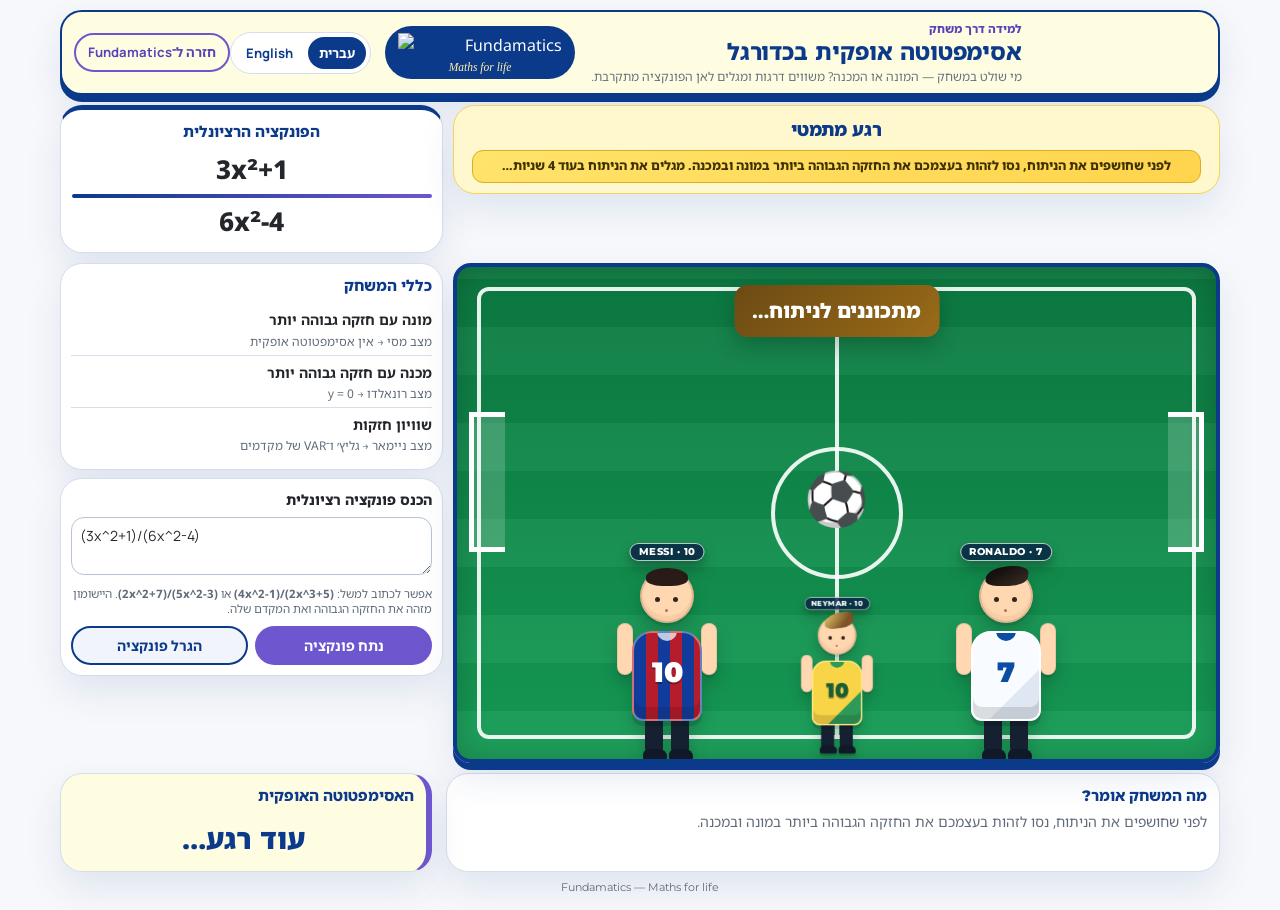
==== index.html @ 128722ce "Restore single clean HTML document" ====
<!DOCTYPE html>
<html lang="he" dir="rtl">
<head>
<meta charset="UTF-8" />
<meta name="viewport" content="width=device-width, initial-scale=1.0" />
<title>אסימפטוטה אופקית בכדורגל | Fundamatics</title>
<meta name="description" content="יישומון אינטראקטיבי ללימוד אסימפטוטה אופקית באמצעות משחק כדורגל." />
<link rel="preconnect" href="https://fonts.googleapis.com" />
<link rel="preconnect" href="https://fonts.gstatic.com" crossorigin />
<link rel="stylesheet" href="https://fonts.googleapis.com/css2?family=Manrope:wght@500;600;700&amp;family=Montserrat:wght@600;700;800&amp;family=Noto+Sans+Hebrew:wght@400;600;700;800&amp;display=swap" />
<style>
:root{
  --fm-blue:#4D9DFF;
  --fm-blue-deep:#2F7EEA;
  --fm-violet:#7F5CFF;
  --fm-pink:#FF5DAA;
  --fm-yellow:#FFD35A;
  --fm-orange:#FF9F43;
  --fm-ink:#102033;
  --grass:#34b766;
  --grass-dark:#188a45;
  --shadow:0 24px 70px rgba(16,32,51,.28);
}
*{box-sizing:border-box}
body{
  margin:0;
  min-height:100vh;
  font-family:-apple-system,BlinkMacSystemFont,"Segoe UI",Arial,sans-serif;
  background:
    radial-gradient(850px 420px at 82% 8%,rgba(255,255,255,.27),transparent 58%),
    radial-gradient(560px 340px at 12% 0%,rgba(255,211,90,.22),transparent 55%),
    linear-gradient(135deg,var(--fm-blue),var(--fm-blue-deep) 58%,var(--fm-violet));
  color:var(--fm-ink);
  padding:24px;
}
.wrap{width:min(1160px,100%);margin:auto}
header{color:white;text-align:center;margin-bottom:24px}
header::before{
  content:"";
  display:block;
  width:92px;height:92px;
  margin:0 auto 14px;
  background:url("./assets/logo.jpeg") center/cover no-repeat;
  border-radius:26px;
  background-color:white;
  box-shadow:0 0 0 4px rgba(255,255,255,.78),0 0 28px rgba(255,255,255,.68),0 16px 34px rgba(16,32,51,.24);
}
header h1{margin:0 0 8px;font-size:38px}
header p{margin:0;font-size:18px;line-height:1.45;opacity:.95}
.panel{
  background:rgba(255,255,255,.95);
  border-radius:32px;
  padding:26px;
  box-shadow:var(--shadow);
  border:1px solid rgba(255,255,255,.66);
}
.function-box{
  background:linear-gradient(135deg,#fff,#f2f8ff);
  border-radius:28px;
  padding:20px;
  margin-bottom:18px;
  text-align:center;
  box-shadow:0 14px 34px rgba(16,32,51,.10);
}
.function-title{font-weight:800;font-size:20px;margin-bottom:12px}
.fraction{
  display:inline-grid;
  grid-template-rows:auto 4px auto;
  gap:8px;
  align-items:center;
  font-size:32px;
  font-weight:800;
  direction:ltr;
  min-width:360px;
  max-width:100%;
}
.line{height:4px;border-radius:4px;background:linear-gradient(90deg,var(--fm-pink),var(--fm-yellow),var(--fm-blue))}
.poly{padding:2px 12px;border-radius:14px;transition:.25s ease;overflow-wrap:anywhere}
.poly.highlight{background:transparent;box-shadow:none}
.math-focus{display:inline-block;padding:0 .1em;border-radius:.28em;line-height:1.08}
.degree-focus{background:rgba(255,211,90,.58);box-shadow:0 0 0 2px rgba(255,189,46,.65);color:#5f3b00}
.coefficient-focus{background:rgba(127,92,255,.20);box-shadow:0 0 0 2px rgba(127,92,255,.42);color:#4322a8}
.focus-badge{font-size:.46em;font-weight:800;margin-inline-start:.6em;padding:.22em .48em;vertical-align:middle;white-space:nowrap}
.controls{display:grid;grid-template-columns:1.15fr .85fr;gap:16px;margin-bottom:18px}
.box{
  background:white;
  border-radius:24px;
  padding:18px;
  border:2px solid #e8eef8;
  box-shadow:0 10px 28px rgba(16,32,51,.08);
}
label{display:block;font-size:17px;font-weight:800;margin-bottom:10px}
textarea{
  width:100%;
  height:92px;
  border-radius:14px;
  border:1px solid #cdd8e8;
  padding:12px;
  font-size:16px;
  direction:ltr;
  text-align:left;
  font-family:monospace;
  resize:vertical;
}
.hint{margin-top:8px;font-size:14px;line-height:1.45;color:#52657a}
.buttons{display:grid;grid-template-columns:1fr 1fr;gap:10px;margin-top:10px}
button{
  width:100%;
  border:0;
  border-radius:16px;
  background:linear-gradient(135deg,var(--fm-violet),var(--fm-blue-deep));
  color:white;
  padding:12px 18px;
  font-size:16px;
  cursor:pointer;
  box-shadow:0 10px 22px rgba(47,126,234,.25);
  font-weight:800;
}
button.secondary{background:linear-gradient(135deg,var(--fm-pink),var(--fm-orange))}
.error{color:#d33;font-weight:800;margin-top:10px}
.rule-box h2{margin:0 0 12px;color:var(--fm-blue-deep);font-size:22px}
.rule-card{
  background:linear-gradient(135deg,#f8fbff,#fff);
  border:1px solid #d6e6ff;
  border-radius:18px;
  padding:12px 14px;
  margin:10px 0;
}
.rule-card strong{display:block;font-size:16px;margin-bottom:4px}
.rule-card span{display:block;font-size:14px;color:#52657a;line-height:1.4}
.mode-banner{
  margin:18px 0 12px;
  background:rgba(255,255,255,.94);
  border:2px solid rgba(255,255,255,.86);
  border-radius:24px;
  padding:14px 18px;
  text-align:center;
  box-shadow:0 12px 28px rgba(16,32,51,.13);
}
.mode-main{font-size:24px;font-weight:900;color:var(--fm-blue-deep)}
.mode-sub{margin-top:4px;font-size:16px;color:#52657a;font-weight:800}
.stadium{
  position:relative;
  height:430px;
  margin:16px 0 20px;
  border-radius:28px;
  overflow:hidden;
  border:5px solid white;
  background:repeating-linear-gradient(90deg,var(--grass) 0 92px,var(--grass-dark) 92px 184px);
  box-shadow:inset 0 0 0 1px rgba(255,255,255,.75),0 18px 40px rgba(16,32,51,.14);
}
.stadium::before{
  content:"";
  position:absolute;
  inset:20px;
  border:4px solid rgba(255,255,255,.9);
  border-radius:20px;
}
.midline{position:absolute;top:20px;bottom:20px;left:50%;width:4px;background:rgba(255,255,255,.9);transform:translateX(-50%)}
.circle{position:absolute;left:50%;top:50%;width:132px;height:132px;border:4px solid rgba(255,255,255,.9);border-radius:50%;transform:translate(-50%,-50%)}
.goal{position:absolute;top:145px;width:36px;height:140px;border:5px solid white;background:rgba(255,255,255,.18);z-index:2}
.goal.left{left:12px;border-right:0}
.goal.right{right:12px;border-left:0}
.scoreboard{
  position:absolute;
  left:50%;top:18px;
  transform:translateX(-50%);
  background:rgba(16,32,51,.92);
  color:white;
  border-radius:18px;
  padding:10px 18px;
  font-size:20px;
  font-weight:900;
  z-index:5;
  box-shadow:0 8px 22px rgba(0,0,0,.24);
  white-space:nowrap;
}
.var-screen{
  position:absolute;
  left:50%;top:68px;
  transform:translateX(-50%) scale(.72);
  opacity:0;
  width:205px;height:94px;
  border-radius:18px;
  background:linear-gradient(135deg,#101828,#24364f);
  border:4px solid #f6fbff;
  color:white;
  z-index:12;
  display:flex;
  align-items:center;
  justify-content:center;
  flex-direction:column;
  transition:.45s ease;
  box-shadow:0 0 0 4px rgba(47,126,234,.35),0 0 28px rgba(77,157,255,.78),0 16px 28px rgba(0,0,0,.26);
}
.var-screen strong{font-size:34px;letter-spacing:2px;z-index:1}
.var-screen span{font-size:13px;color:#cfe3ff;z-index:1}
.equal .var-screen{opacity:1;transform:translateX(-50%) scale(1)}
.player{
  position:absolute;
  bottom:38px;
  width:120px;height:170px;
  z-index:6;
  transition:.8s cubic-bezier(.2,.9,.2,1);
}
.player.left{left:150px}
.player.right{right:150px}
.player.center-fall{left:50%;transform:translateX(-50%) scale(.72);bottom:28px}
.head{
  position:absolute;
  top:18px;left:50%;
  transform:translateX(-50%);
  width:54px;height:54px;
  border-radius:50%;
  background:#ffd7b1;
  z-index:3;
}
.body{
  position:absolute;
  bottom:0;left:50%;
  transform:translateX(-50%);
  width:70px;height:90px;
  border-radius:20px;
  overflow:hidden;
  z-index:2;
}
.body-messi{background:repeating-linear-gradient(90deg,#123c9c 0 12px,#b61d2c 12px 24px)}
.body-ronaldo{background:white;border:2px solid #d9d9d9}
.body-neymar{background:#f2c230}
.arm{
  position:absolute;
  top:72px;
  width:16px;height:52px;
  background:#ffd7b1;
  border-radius:12px;
  transition:.7s ease;
  z-index:1;
  transform-origin:50% 8px;
}
.arm.left{left:10px}
.arm.right{right:10px}
.leg{
  position:absolute;
  bottom:-36px;
  width:18px;height:48px;
  background:#222;
  border-radius:12px;
  z-index:1;
}
.leg.left{left:38px}
.leg.right{right:38px}
.sky .player.left,.player.pose-up{transform:translateY(-8px) scale(1.08)}
.sky .player.left .arm.left,.player.pose-up .arm.left{transform:rotate(-150deg) translateY(-34px) }
.sky .player.left .arm.right,.player.pose-up .arm.right{transform:rotate(150deg) translateY(-34px) }
.ground .player.right,.player.pose-down{transform:translateY(-8px) scale(1.08)}
.ground .player.right .arm.left,.player.pose-down .arm.left{transform:rotate(58deg) translateY(20px) }
.ground .player.right .arm.right,.player.pose-down .arm.right{transform:rotate(-58deg) translateY(20px) }
.equal .player.center-fall{transform:translateX(-50%) rotate(88deg) scale(.72)}
.ball{
  position:absolute;
  left:50%;top:230px;
  transform:translate(-50%,-50%);
  font-size:52px;
  z-index:7;
  transition:.9s cubic-bezier(.2,.9,.2,1);
}
.sky .ball{left:9%;top:208px;transform:translate(-50%,-50%) rotate(-35deg)}
.ground .ball{left:91%;top:208px;transform:translate(-50%,-50%) rotate(35deg)}
.equal .ball{left:50%;top:318px;transform:translate(-50%,-50%) rotate(420deg)}
.celebration{
  position:absolute;
  opacity:0;
  transition:.7s ease;
  z-index:8;
  text-align:center;
  font-weight:900;
  color:white;
  pointer-events:none;
}
.celebration-messi{left:74px;top:84px;font-size:66px}
.celebration-ronaldo{right:64px;top:76px;font-size:54px}
.celebration-neymar{left:50%;bottom:26px;transform:translateX(-50%);font-size:68px}
.sky .celebration-messi{opacity:1;transform:translateY(-6px)}
.ground .celebration-ronaldo{opacity:1;transform:translateY(-8px)}
.equal .celebration-neymar{opacity:1;transform:translateX(-50%) rotate(-5deg)}
.result{display:grid;grid-template-columns:1.2fr .8fr;gap:18px;align-items:stretch}
.explain,.formula{background:white;border-radius:22px;padding:20px;border:2px solid #e8eef8}
.explain h2,.formula h2{margin-top:0}
.note{font-size:18px;line-height:1.65}
.asym{font-size:42px;font-weight:900;color:var(--fm-blue-deep);text-align:center;margin-top:28px}
@media(max-width:850px){
  body{padding:14px}
  header{margin-bottom:16px}
  header::before{width:72px;height:72px;border-radius:20px;margin-bottom:10px}
  header h1{font-size:28px;line-height:1.15}
  header p{font-size:15px;line-height:1.45;padding:0 8px}
  .panel{border-radius:24px;padding:14px}
  .function-box{border-radius:22px;padding:14px;margin-bottom:14px}
  .function-title{font-size:17px}
  .fraction{min-width:0;width:100%;font-size:24px;gap:6px}
  .controls,.result{grid-template-columns:1fr;gap:12px}
  .box{border-radius:20px;padding:14px}
  textarea{height:84px;font-size:15px}
  label{font-size:15px;margin-bottom:7px}
  .buttons{grid-template-columns:1fr;gap:8px}
  button{padding:12px 14px;font-size:15px}
  .mode-banner{margin:14px 0 10px;border-radius:20px;padding:11px 12px}
  .mode-main{font-size:20px}
  .mode-sub{font-size:13px}
  .stadium{height:360px;border-radius:22px;border-width:4px;margin:12px 0 16px}
  .stadium::before{inset:14px;border-width:3px;border-radius:16px}
  .midline{top:14px;bottom:14px;width:3px}
  .circle{width:92px;height:92px;border-width:3px}
  .goal{top:132px;width:28px;height:100px;border-width:4px}
  .goal.left{left:8px}
  .goal.right{right:8px}
  .scoreboard{top:12px;font-size:14px;padding:8px 12px;border-radius:14px}
  .var-screen{top:52px;width:150px;height:72px;border-radius:14px}
  .var-screen strong{font-size:26px}
  .var-screen span{font-size:10px}
  .player{width:76px;height:112px;bottom:34px}
  .player.left{left:42px}
  .player.right{right:42px}
  .player.center-fall{bottom:22px;transform:translateX(-50%) scale(.55)}
  .body{width:46px;height:60px;border-radius:15px}
  .head{top:12px;width:36px;height:36px}
  .arm{top:48px;width:11px;height:36px;border-radius:10px}
  .arm.left{left:7px}
  .arm.right{right:7px}
  .leg{bottom:-24px;width:12px;height:32px;border-radius:10px}
  .leg.left{left:25px}
  .leg.right{right:25px}
  .sky .player.left .arm.left,.player.pose-up .arm.left{transform:rotate(-150deg) translateY(-23px) }
  .sky .player.left .arm.right,.player.pose-up .arm.right{transform:rotate(150deg) translateY(-23px) }
  .ground .player.right .arm.left,.player.pose-down .arm.left{transform:rotate(58deg) translateY(12px) }
  .ground .player.right .arm.right,.player.pose-down .arm.right{transform:rotate(-58deg) translateY(12px) }
  .equal .player.center-fall{transform:translateX(-50%) rotate(88deg) scale(.55)}
  .ball{font-size:36px;top:205px}
  .sky .ball{left:12%;top:185px}
  .ground .ball{left:88%;top:185px}
  .equal .ball{top:286px}
  .celebration-messi{left:10px;top:70px;font-size:38px}
  .celebration-ronaldo{right:10px;top:70px;font-size:30px}
  .celebration-neymar{bottom:18px;font-size:38px;width:190px}
  .explain,.formula{border-radius:18px;padding:15px}
  .note{font-size:16px;line-height:1.55}
  .asym{font-size:32px;margin-top:14px}
}
@media(max-width:420px){
  body{padding:10px}
  header h1{font-size:25px}
  header p{font-size:14px}
  .panel{padding:10px;border-radius:20px}
  .fraction{font-size:21px}
  .stadium{height:330px}
  .goal{top:122px;height:88px}
  .player{width:66px;height:100px;bottom:32px}
  .player.left{left:30px}
  .player.right{right:30px}
  .body{width:40px;height:54px}
  .head{width:32px;height:32px}
  .arm{top:44px;height:32px}
  .leg{height:28px;bottom:-21px}
  .leg.left{left:22px}
  .leg.right{right:22px}
  .ball{font-size:32px;top:188px}
  .scoreboard{font-size:12px;padding:7px 9px}
  .var-screen{top:48px;width:136px;height:64px}
  .var-screen strong{font-size:23px}
  .celebration-messi{left:6px;top:64px;font-size:32px}
  .celebration-ronaldo{right:6px;top:64px;font-size:25px}
  .celebration-neymar{font-size:34px;width:170px}
  .sky .ball{left:14%;top:174px}
  .ground .ball{left:86%;top:174px}
  .equal .ball{top:262px}
}

/* Fundamatics brand refresh */
:root{
  --fm-brand-blue:#0B4DA2;
  --fm-brand-blue-dark:#073878;
  --fm-brand-cream:#FFFBE7;
  --fm-brand-gold:#FFE972;
  --fm-brand-violet:#7247E8;
  --fm-brand-ink:#102033;
}
body{
  background:
    radial-gradient(720px 360px at 8% 0%,rgba(255,233,114,.42),transparent 62%),
    linear-gradient(180deg,var(--fm-brand-cream),#f5f8ff);
  color:var(--fm-brand-ink);
  padding:28px 20px 40px;
}
.wrap{width:min(1180px,100%)}
header{
  min-height:170px;
  display:grid;
  grid-template-columns:minmax(0,1fr) auto;
  gap:28px;
  align-items:center;
  text-align:right;
  margin:0 0 20px;
  padding:28px 34px;
  border-radius:30px;
  background:
    radial-gradient(420px 220px at 4% 10%,rgba(255,233,114,.2),transparent 64%),
    linear-gradient(125deg,var(--fm-brand-blue),var(--fm-brand-blue-dark));
  box-shadow:0 22px 54px rgba(7,56,120,.22);
}
header::before{display:none}
header h1{font-size:40px;line-height:1.14;margin:6px 0 10px}
header p{max-width:620px;font-size:18px;line-height:1.55}
.hero-kicker{display:inline-block;color:var(--fm-brand-gold);font-size:14px;font-weight:900;letter-spacing:.04em}
.brand-lockup{direction:ltr;display:flex;align-items:center;gap:14px;min-width:280px}
.brand-lockup img{width:64px;height:64px;object-fit:cover;border-radius:18px;border:2px solid rgba(255,255,255,.72)}
.brand-lockup strong{display:block;color:#fff;font-size:22px;letter-spacing:.12em}
.brand-lockup span{display:block;margin-top:4px;color:var(--fm-brand-gold);font-size:17px;font-style:italic}
.panel{background:rgba(255,255,255,.78);border:1px solid rgba(11,77,162,.12);box-shadow:0 22px 60px rgba(16,32,51,.14)}
.function-box{background:linear-gradient(135deg,#fff,var(--fm-brand-cream));box-shadow:none;border:1px solid rgba(11,77,162,.12)}
.line{background:linear-gradient(90deg,var(--fm-brand-violet),var(--fm-brand-gold),var(--fm-brand-blue))}
.poly.highlight{background:rgba(255,233,114,.45);box-shadow:0 0 0 3px rgba(255,233,114,.38)}
.learning-layout{display:grid;grid-template-columns:minmax(0,.82fr) minmax(0,1.18fr);gap:16px;margin-bottom:18px;align-items:stretch}
.learning-layout .controls{display:block;margin:0}
.learning-layout .box{height:100%}
.box{border:1px solid rgba(11,77,162,.13);box-shadow:0 10px 26px rgba(16,32,51,.06)}
.rule-box h2,.explain h2,.formula h2{color:var(--fm-brand-blue)}
.rule-card{background:transparent;border:0;border-top:1px solid rgba(11,77,162,.13);border-radius:0;padding:12px 0;margin:0}
.rule-card:first-of-type{border-top:0}
textarea{border:1px solid rgba(11,77,162,.28);background:#fff}
textarea:focus{outline:3px solid rgba(114,71,232,.25);border-color:var(--fm-brand-violet)}
button{background:linear-gradient(135deg,var(--fm-brand-blue),var(--fm-brand-blue-dark));box-shadow:0 9px 20px rgba(11,77,162,.2)}
button.secondary{background:var(--fm-brand-gold);color:var(--fm-brand-ink)}
button:focus-visible{outline:3px solid var(--fm-brand-gold);outline-offset:3px}
.mode-banner{background:var(--fm-brand-cream);border:1px solid rgba(11,77,162,.14);box-shadow:none}
.mode-main{color:var(--fm-brand-blue)}
.stadium{border-color:#fff;box-shadow:0 16px 36px rgba(16,32,51,.12)}
.var-screen{box-shadow:0 0 0 4px rgba(11,77,162,.3),0 0 24px rgba(77,157,255,.5),0 14px 26px rgba(0,0,0,.22)}
.result{grid-template-columns:minmax(0,1.2fr) minmax(250px,.8fr)}
.explain,.formula{border:1px solid rgba(11,77,162,.14);box-shadow:0 8px 22px rgba(16,32,51,.05)}
.asym{color:var(--fm-brand-blue)}
@media(max-width:850px){
  body{padding:14px 10px 28px}
  header{min-height:0;grid-template-columns:1fr;padding:22px 20px;border-radius:24px;gap:20px}
  header h1{font-size:30px}
  header p{padding:0}
  .brand-lockup{min-width:0}
  .brand-lockup img{width:54px;height:54px;border-radius:15px}
  .brand-lockup strong{font-size:18px}
  .learning-layout,.result{grid-template-columns:1fr}
}
@media(max-width:420px){
  header{padding:18px 16px;border-radius:20px}
  header h1{font-size:26px}
  .brand-lockup strong{font-size:16px;letter-spacing:.08em}
  .brand-lockup span{font-size:15px}
}

/* Linear-function visual system */
:root{
  --navy:#06283d;
  --navy-light:#0c4a6e;
  --blue:#0284c7;
  --sky:#e0f2fe;
  --gold:#facc15;
  --yellow-line:#fff7ae;
  --white:#fff;
  --ink:#0f172a;
  --muted:#475569;
  --panel:#fff;
  --border:#dbe4ec;
}
html{scroll-behavior:smooth}
body{
  margin:0;
  min-height:100vh;
  padding:0;
  font-family:Arial,Helvetica,sans-serif;
  color:var(--ink);
  background:linear-gradient(180deg,#eaf4f8 0%,#f8fafc 55%,#eef4f7 100%);
}
.wrap{width:100%;margin:0}
header{
  width:100%;
  min-height:0;
  margin:0;
  padding:12px max(18px,calc((100vw - 1200px)/2));
  display:grid;
  grid-template-columns:320px minmax(0,1fr);
  align-items:center;
  gap:40px;
  direction:ltr;
  border-radius:0;
  color:var(--white);
  background:
    radial-gradient(circle at top right,rgba(56,189,248,.22),transparent 35%),
    linear-gradient(135deg,var(--navy),var(--navy-light));
  box-shadow:0 8px 25px rgba(15,23,42,.18);
}
.hero-copy{
  grid-column:2;
  direction:rtl;
  text-align:right;
  justify-self:end;
}
header h1{
  margin:0;
  color:#fff;
  font-size:clamp(24px,2.4vw,32px);
  font-weight:700;
  line-height:1.2;
}
header p{
  max-width:700px;
  margin:6px 0 0;
  padding:0;
  color:rgba(255,255,255,.92);
  font-size:15px;
  line-height:1.45;
}
.hero-kicker{
  margin-bottom:5px;
  color:#bae6fd;
  font-size:13px;
  letter-spacing:0;
}
.brand-lockup{
  grid-column:1;
  grid-row:1;
  min-width:0;
  justify-self:start;
  direction:ltr;
  gap:12px;
}
.brand-lockup img{
  width:56px;
  height:56px;
  border:2px solid rgba(255,255,255,.72);
  border-radius:14px;
  box-shadow:0 4px 14px rgba(0,0,0,.2);
}
.brand-lockup strong{font-size:20px;letter-spacing:.1em}
.brand-lockup span{margin-top:2px;color:#bae6fd;font-size:15px}
.panel{
  width:min(1240px,96%);
  margin:20px auto;
  padding:0;
  display:grid;
  grid-template-columns:minmax(0,2fr) minmax(300px,1fr);
  gap:20px;
  align-items:start;
  background:transparent;
  border:0;
  border-radius:0;
  box-shadow:none;
}
.function-box,.box,.mode-banner,.explain,.formula{
  background:var(--panel);
  border:1px solid rgba(148,163,184,.25);
  border-radius:20px;
  box-shadow:0 14px 35px rgba(15,23,42,.09),0 2px 8px rgba(15,23,42,.04);
}
.function-box{
  grid-column:2;
  grid-row:1;
  margin:0;
  padding:18px;
  background:#fff;
}
.function-title{font-size:18px}
.fraction{font-size:clamp(26px,3vw,34px)}
.line{height:5px;background:var(--yellow-line)}
.poly.highlight{
  background:#fef3c7;
  box-shadow:0 0 0 2px #fcd34d;
}
.learning-layout{
  grid-column:2;
  grid-row:2;
  display:grid;
  grid-template-columns:1fr;
  gap:12px;
  margin:0;
}
.learning-layout .box{height:auto}
.learning-layout .controls{display:block;margin:0}
.box{padding:15px}
.rule-box h2,.explain h2,.formula h2{
  margin:0 0 9px;
  color:var(--ink);
  font-size:18px;
}
.rule-card{
  margin:0;
  padding:11px 0;
  background:transparent;
  border:0;
  border-top:1px solid var(--border);
  border-radius:0;
}
.rule-card:first-of-type{border-top:0}
.rule-card span,.hint{color:var(--muted)}
textarea{
  height:96px;
  border:1px solid #cbd5e1;
  border-radius:13px;
  background:#fff;
}
textarea:focus{
  outline:3px solid rgba(2,132,199,.18);
  border-color:var(--blue);
}
.buttons{gap:10px}
button{
  border-radius:13px;
  padding:12px;
  color:#172554;
  background:linear-gradient(135deg,#fde047,#f59e0b);
  box-shadow:none;
}
button.secondary{
  color:#172554;
  background:#dbeafe;
}
button:hover{filter:brightness(.98);transform:translateY(-1px)}
button:focus-visible{outline:3px solid var(--blue);outline-offset:3px}
.mode-banner{
  grid-column:1;
  grid-row:1;
  margin:0;
  padding:14px 18px;
  background:#ecfeff;
  border-color:#a5f3fc;
  box-shadow:none;
}
.mode-main{color:#164e63;font-size:22px}
.mode-sub{color:var(--muted);font-size:15px}
.stadium{
  grid-column:1;
  grid-row:2;
  height:clamp(430px,48vw,590px);
  margin:0;
  border:4px solid rgba(255,255,255,.8);
  border-radius:18px;
  background:
    repeating-linear-gradient(0deg,rgba(255,255,255,.035) 0 48px,rgba(0,0,0,.035) 48px 96px),
    linear-gradient(180deg,#0c7a42,#169c55);
  box-shadow:inset 0 0 30px rgba(0,0,0,.22),0 12px 25px rgba(15,23,42,.18);
}
.stadium::before{border-radius:12px}
.scoreboard{
  background:rgba(6,40,61,.94);
  border-radius:13px;
}
.var-screen{
  background:linear-gradient(135deg,var(--navy),var(--navy-light));
  box-shadow:0 0 0 4px rgba(2,132,199,.28),0 0 24px rgba(56,189,248,.42),0 14px 26px rgba(0,0,0,.22);
}
.result{
  grid-column:1/-1;
  grid-row:3;
  grid-template-columns:minmax(0,1.35fr) minmax(280px,.65fr);
  gap:12px;
}
.explain,.formula{padding:18px}
.formula{border-right:6px solid var(--blue)}
.note{color:var(--muted);font-size:16px;line-height:1.55}
.asym{
  margin-top:22px;
  color:var(--navy-light);
  font-size:clamp(30px,4vw,40px);
}
.site-footer{
  padding:16px;
  color:var(--muted);
  text-align:center;
  font-size:14px;
}
@media(max-width:920px){
  header{
    grid-template-columns:250px minmax(0,1fr);
    gap:24px;
  }
  .panel{grid-template-columns:1fr}
  .mode-banner{grid-column:1;grid-row:1}
  .stadium{grid-column:1;grid-row:2;height:clamp(380px,70vw,540px)}
  .function-box{grid-column:1;grid-row:3}
  .learning-layout{grid-column:1;grid-row:4}
  .result{grid-column:1;grid-row:5}
}
@media(max-width:650px){
  header{
    display:flex;
    flex-direction:column;
    gap:12px;
    padding:14px 13px;
    text-align:center;
  }
  .brand-lockup{
    order:-1;
    justify-self:auto;
    align-self:center;
  }
  .brand-lockup img{width:50px;height:50px}
  .hero-copy{text-align:center}
  header h1{font-size:24px}
  header p{font-size:14px}
  .panel{width:96%;margin-top:14px;gap:12px}
  .stadium{height:360px}
  .result{grid-template-columns:1fr}
}
@media(max-width:430px){
  .brand-lockup strong{font-size:17px}
  .brand-lockup span{font-size:14px}
  .stadium{height:330px}
}

/* MacBook Air fold fit */
@media (min-width:921px) and (max-height:1100px){
  header{
    padding:8px max(18px,calc((100vw - 1200px)/2));
    gap:28px;
  }
  header h1{font-size:26px}
  header p{margin-top:3px;font-size:13px;line-height:1.3}
  .hero-kicker{margin-bottom:2px;font-size:11px}
  .brand-lockup{gap:9px}
  .brand-lockup img{width:44px;height:44px;border-radius:11px}
  .brand-lockup strong{font-size:18px}
  .brand-lockup span{font-size:13px}
  .panel{margin:10px auto;gap:10px}
  .function-box{padding:10px}
  .function-title{margin-bottom:5px;font-size:15px}
  .fraction{gap:3px;font-size:26px}
  .poly{padding:0 8px}
  .line{height:4px}
  .mode-banner{padding:8px 14px}
  .mode-main{font-size:18px}
  .mode-sub{margin-top:2px;font-size:13px}
  .stadium{height:500px}
  .learning-layout{gap:8px}
  .box{padding:10px}
  .rule-box h2,.explain h2,.formula h2{margin-bottom:5px;font-size:15px}
  .rule-card{padding:6px 0}
  .rule-card strong{margin-bottom:2px;font-size:14px}
  .rule-card span{font-size:12px;line-height:1.25}
  label{margin-bottom:5px;font-size:14px}
  textarea{height:58px;padding:8px;font-size:14px}
  .hint{margin-top:5px;font-size:11.5px;line-height:1.25}
  .buttons{margin-top:6px;gap:7px}
  button{padding:8px 10px;font-size:14px}
  .result{gap:8px}
  .explain,.formula{padding:10px 12px}
  .note{font-size:14px;line-height:1.35}
  .asym{margin-top:8px;font-size:28px}
  .site-footer{padding:8px;font-size:12px}
}

/* Short laptop fold fit */
@media (min-width:921px) and (max-height:850px){
  .stadium{height:360px}
}

/* Geometry A-to-Z Fundamatics theme */
:root{
  --background:#f7f8fb;
  --surface:#ffffff;
  --surface-soft:#f1f5fb;
  --brand-cream:#fffde1;
  --brand-yellow:#fff1a8;
  --brand-purple:#6e56cf;
  --brand-purple-dark:#5842b8;
  --brand-red:#c94b54;
  --text:#23262b;
  --muted:#5f6b7a;
  --primary:#0b3a8a;
  --primary-light:#245cb1;
  --border:#d5deeb;
  --success:#15803d;
  --theme-shadow:0 16px 36px rgba(11,58,138,.1);
  --brand-shadow:0 7px 0 var(--primary);
}
body{
  font-family:"Noto Sans Hebrew","Montserrat",Arial,sans-serif;
  color:var(--text);
  background:var(--background);
  line-height:1.6;
}
button,textarea,input,.fundamatics-home-link{
  font-family:"Manrope","Noto Sans Hebrew",Arial,sans-serif;
}
.wrap{
  width:min(1160px,calc(100% - 32px));
  margin:14px auto 0;
}
header.app-header{
  width:100%;
  min-height:0;
  margin:0 0 14px;
  padding:14px 16px;
  display:flex;
  flex-wrap:wrap;
  align-items:center;
  justify-content:space-between;
  gap:20px;
  direction:rtl;
  border:2px solid var(--primary);
  border-radius:22px;
  color:var(--text);
  background:var(--brand-cream);
  box-shadow:var(--brand-shadow),var(--theme-shadow);
}
.brand-product-lockup{
  display:flex;
  flex:1 1 620px;
  align-items:center;
  gap:16px;
  min-width:0;
  direction:ltr;
}
.fundamatics-brand{
  display:flex;
  width:min(218px,38vw);
  flex:0 0 auto;
  flex-direction:column;
  align-items:center;
  gap:2px;
  padding:9px 16px 6px;
  border-radius:999px;
  background:var(--primary);
  color:#fff;
  text-decoration:none;
}
.fundamatics-brand img{display:block;width:100%;height:auto}
.brand-tagline{
  color:var(--brand-yellow);
  font-family:cursive;
  font-size:.82rem;
  font-style:italic;
  line-height:1.1;
}
.brand-divider{
  color:var(--primary);
  font-family:"Montserrat",Arial,sans-serif;
  font-size:1.85rem;
  font-weight:600;
}
.product-identity{
  min-width:0;
  direction:rtl;
  text-align:right;
}
.product-kicker{
  margin-bottom:1px;
  color:var(--brand-purple-dark);
  font-size:.72rem;
  font-weight:800;
}
header.app-header h1{
  margin:0 0 2px;
  color:var(--primary);
  font-family:"Montserrat","Noto Sans Hebrew",Arial,sans-serif;
  font-size:clamp(1.3rem,2.5vw,1.9rem);
  font-weight:800;
  line-height:1.2;
}
header.app-header p{
  max-width:560px;
  margin:0;
  padding:0;
  color:var(--muted);
  font-size:.88rem;
  line-height:1.35;
}
.header-actions{display:flex;flex:0 0 auto;align-items:center}
.fundamatics-home-link{
  padding:9px 16px;
  border:2px solid var(--brand-purple);
  border-radius:999px;
  color:var(--brand-purple-dark);
  font-weight:700;
  text-decoration:none;
  transition:background .15s ease,color .15s ease,transform .15s ease;
}
.fundamatics-home-link:hover{
  color:#fff;
  background:var(--brand-purple);
  transform:translateY(-2px);
}
.fundamatics-brand:focus-visible,.fundamatics-home-link:focus-visible,button:focus-visible,textarea:focus-visible,input:focus-visible{
  outline:3px solid rgba(110,86,207,.35);
  outline-offset:3px;
}
.panel{
  width:100%;
  margin:0;
  gap:14px;
}
.function-box,.box,.mode-banner,.explain,.formula{
  border:1px solid var(--border);
  border-radius:22px;
  background:var(--surface);
  box-shadow:var(--theme-shadow);
}
.function-box{
  border-top:5px solid var(--primary);
  background:var(--surface);
}
.function-title,.rule-box h2,.explain h2,.formula h2{
  color:var(--primary);
  font-family:"Montserrat","Noto Sans Hebrew",Arial,sans-serif;
  font-weight:800;
}
.line{background:linear-gradient(90deg,var(--primary),var(--brand-purple))}
.poly.highlight{
  background:var(--brand-yellow);
  box-shadow:0 0 0 2px #f4d96b;
}
.rule-card{
  border-top-color:var(--border);
}
.rule-card strong{color:var(--text)}
.rule-card span,.hint,.note,.mode-sub{color:var(--muted)}
textarea{
  border-color:#b7c4d6;
  background:#fff;
  color:var(--text);
}
textarea:focus{
  outline:3px solid rgba(110,86,207,.22);
  border-color:var(--brand-purple);
}
button{
  min-width:120px;
  border:2px solid transparent;
  border-radius:999px;
  color:#fff;
  background:var(--brand-purple);
  font-weight:700;
  box-shadow:none;
  transition:transform .15s ease,background .15s ease;
}
button:hover:not(:disabled){
  filter:none;
  color:#fff;
  background:var(--brand-purple-dark);
  transform:translateY(-2px);
}
button.secondary{
  border-color:var(--primary);
  color:var(--primary);
  background:var(--surface-soft);
}
button.secondary:hover:not(:disabled){
  color:#fff;
  background:var(--primary);
}
.mode-banner{
  border:1px solid var(--border);
  background:var(--brand-cream);
}
.mode-main{color:var(--primary)}
.stadium{
  border:4px solid var(--primary);
  box-shadow:0 7px 0 var(--primary),var(--theme-shadow),inset 0 0 30px rgba(0,0,0,.2);
}
.scoreboard{
  color:#fff;
  background:var(--primary);
}
.var-screen{
  background:linear-gradient(135deg,var(--primary),var(--brand-purple-dark));
  box-shadow:0 0 0 4px rgba(110,86,207,.28),0 0 24px rgba(110,86,207,.45),0 14px 26px rgba(0,0,0,.22);
}
.result{gap:14px}
.explain{background:var(--surface)}
.formula{
  border-right:6px solid var(--brand-purple);
  background:var(--brand-cream);
}
.asym{color:var(--primary)}
.site-footer{
  padding:10px;
  color:var(--muted);
  font-family:"Montserrat",Arial,sans-serif;
}
@media(max-width:850px){
  .wrap{width:min(100% - 16px,1160px);margin:10px auto 0}
  header.app-header{align-items:stretch;flex-direction:column;gap:12px;padding:14px;border-radius:18px}
  .brand-product-lockup{flex-basis:auto}
  .header-actions{justify-content:flex-start}
  .fundamatics-home-link{align-self:flex-start}
}
@media(max-width:650px){
  .brand-product-lockup{align-items:flex-start;flex-direction:column;gap:10px}
  .fundamatics-brand{width:min(220px,100%)}
  .brand-divider{display:none}
  .header-actions{align-items:stretch;flex-direction:column}
  .fundamatics-home-link{align-self:stretch;text-align:center}
  .function-box,.box,.mode-banner,.explain,.formula{border-radius:18px}
  button{width:100%}
}
@media(min-width:921px) and (max-height:1100px){
  .wrap{margin-top:10px}
  header.app-header{margin-bottom:10px;padding:8px 12px;gap:14px}
  .fundamatics-brand{width:190px;padding:7px 13px 5px}
  .brand-tagline{font-size:.72rem}
  .brand-divider{font-size:1.6rem}
  header.app-header h1{font-size:1.42rem}
  header.app-header p{font-size:.76rem}
  .fundamatics-home-link{padding:7px 12px;font-size:.82rem}
  .panel{gap:10px}
  .site-footer{padding:7px;font-size:11px}
}
@media(min-width:921px) and (max-height:850px){
  .wrap{margin-top:7px}
  header.app-header{margin-bottom:8px;padding:6px 10px}
  .fundamatics-brand{width:176px;padding:6px 12px 4px}
  .brand-tagline{font-size:.66rem}
  .product-kicker{font-size:.64rem}
  header.app-header h1{font-size:1.28rem}
  header.app-header p{font-size:.7rem}
  .fundamatics-home-link{padding:6px 10px;font-size:.76rem}
  .stadium{height:350px}
}

/* Geometry theme short-screen card fit */
@media(min-width:921px) and (max-height:850px){
  .learning-layout{grid-template-columns:minmax(0,1fr) minmax(0,1fr);gap:8px}
  .learning-layout .box{height:100%}
  .controls{min-width:0}
  .controls .box{height:100%}
}

/* Geometry theme final fold trim */
@media(min-width:921px) and (max-height:850px){
  .function-box{padding:6px}
  .function-title{margin-bottom:2px;font-size:13px}
  .fraction{gap:2px;font-size:22px}
  .poly{padding:0 6px}
  .line{height:3px}
  .explain,.formula{padding:6px 9px}
  .explain h2,.formula h2{margin-bottom:3px;font-size:13.5px}
  .note{font-size:12.5px;line-height:1.2}
  .asym{margin-top:4px;font-size:22px}
  .site-footer{padding:3px;line-height:1.2}
}

/* Geometry theme overflow guard */
@media(min-width:921px) and (max-height:850px){
  .wrap{margin-top:0}
  .learning-layout .buttons button{min-width:0}
}

/* Fundamatics bilingual controls */
html[lang="en"] body{font-family:"Montserrat","Manrope",Arial,sans-serif}
.language-switcher{
  display:inline-flex;
  align-items:center;
  gap:4px;
  padding:4px;
  border:1px solid var(--border);
  border-radius:999px;
  background:var(--surface);
}
.language-option{
  width:auto;
  min-width:0;
  padding:7px 11px;
  border:0;
  border-radius:999px;
  color:var(--primary);
  background:transparent;
  font-size:.82rem;
  box-shadow:none;
}
.language-option:hover:not(:disabled){
  color:var(--primary);
  background:var(--surface-soft);
  transform:none;
}
.language-option.is-active,.language-option.is-active:hover:not(:disabled){
  color:#fff;
  background:var(--primary);
}
html[dir="ltr"] .product-identity{direction:ltr;text-align:left}
html[dir="ltr"] .formula{border-right:1px solid var(--border);border-left:6px solid var(--brand-purple)}
@media(max-width:850px){
  .language-switcher{align-self:flex-start}
}
@media(min-width:921px) and (max-height:850px){
  .language-switcher{padding:3px}
  .language-option{padding:5px 8px;font-size:.7rem}
}

/* Player experience upgrade */
.player{
  transform-origin:50% 88%;
  filter:drop-shadow(0 10px 8px rgba(5,35,28,.22));
  will-change:transform;
}
.player::before{
  position:absolute;
  left:50%;top:-8px;
  transform:translateX(-50%);
  z-index:11;
  padding:3px 8px;
  border-radius:999px;
  background:rgba(8,34,69,.82);
  color:#fff;
  border:1px solid rgba(255,255,255,.72);
  font:800 10px/1 "Montserrat",Arial,sans-serif;
  letter-spacing:.05em;
  white-space:nowrap;
  box-shadow:0 4px 10px rgba(0,0,0,.2);
}
#messiPlayer::before{content:"MESSI · 10"}
#ronaldoPlayer::before{content:"RONALDO · 7"}
#neymarPlayer::before{content:"NEYMAR · 10"}
.head{
  border:2px solid rgba(107,63,35,.22);
  box-shadow:inset 0 -5px 0 rgba(214,142,94,.14),0 3px 0 rgba(0,0,0,.08);
}
.head::before{
  content:"";
  position:absolute;
  left:4px;right:4px;top:-3px;
  height:18px;
  border-radius:50% 50% 38% 38%;
  background:#2a1b18;
}
.head::after{
  content:"";
  position:absolute;
  left:13px;top:26px;
  width:5px;height:5px;
  border-radius:50%;
  background:#32241f;
  box-shadow:18px 0 #32241f,9px 11px 0 -1px #bd6c62;
}
#ronaldoPlayer .head::before{
  left:5px;right:3px;top:-5px;height:20px;
  border-radius:60% 35% 42% 30%;
  background:linear-gradient(145deg,#17120f 30%,#3c2d25);
  transform:skewX(-8deg);
}
#neymarPlayer .head::before{
  left:7px;right:2px;top:-7px;height:22px;
  border-radius:72% 28% 48% 34%;
  background:linear-gradient(135deg,#f0d46d,#7b542a 70%);
  transform:rotate(-7deg);
}
.body{
  border-radius:20px 20px 11px 11px;
  border:2px solid rgba(255,255,255,.36);
  box-shadow:inset 0 -12px 0 rgba(0,0,0,.12),0 5px 0 rgba(0,0,0,.12);
}
.body::before{
  content:"";
  position:absolute;
  left:50%;top:-2px;
  width:20px;height:10px;
  transform:translateX(-50%);
  border-radius:0 0 10px 10px;
  background:rgba(255,255,255,.72);
}
.body::after{
  position:absolute;
  inset:25px 0 auto;
  color:#fff;
  text-align:center;
  font:900 28px/1 "Montserrat",Arial,sans-serif;
  text-shadow:0 2px 0 rgba(0,0,0,.3);
}
.body-messi::after{content:"10"}
.body-ronaldo{
  background:linear-gradient(135deg,#f8fbff 0 67%,#dfe8f2 68%);
  border-color:#fff;
}
.body-ronaldo::before{background:#0b4da2}
.body-ronaldo::after{content:"7";color:#0b4da2;text-shadow:none}
.body-neymar{
  background:linear-gradient(135deg,#f8d447 0 70%,#2e9a57 71%);
  border-color:#ffe988;
}
.body-neymar::before{background:#2e9a57}
.body-neymar::after{content:"10";color:#175d35}
.arm{border:1px solid rgba(117,70,42,.14);box-shadow:0 3px 0 rgba(0,0,0,.08)}
.leg{transform-origin:50% 4px;background:#152131}
.leg::after{
  content:"";
  position:absolute;
  left:-2px;bottom:-3px;
  width:24px;height:11px;
  border-radius:9px 12px 5px 5px;
  background:#111827;
  box-shadow:0 3px 0 rgba(0,0,0,.16);
}
#neymarPlayer::after{
  content:"";
  position:absolute;
  left:-54px;top:92px;
  width:88px;height:18px;
  border-radius:50%;
  background:repeating-linear-gradient(90deg,rgba(255,255,255,0) 0 8px,rgba(255,244,193,.88) 9px 18px);
  filter:blur(1px);
  opacity:0;
  transform:skewX(-24deg);
}
.stadium::after{
  content:"";
  position:absolute;
  inset:0;
  z-index:1;
  pointer-events:none;
  opacity:0;
  transition:opacity .35s ease;
  background:radial-gradient(circle at 50% 77%,rgba(255,238,141,.36),transparent 28%);
}
.stadium.sky::after{opacity:.65;background:radial-gradient(circle at 22% 70%,rgba(255,238,141,.4),transparent 26%)}
.stadium.ground::after{opacity:.65;background:radial-gradient(circle at 78% 70%,rgba(255,238,141,.4),transparent 26%)}
.stadium.equal::after{opacity:1}
@keyframes messi-rise{
  0%{transform:translateY(0) scale(1)}
  38%{transform:translateY(-32px) scale(1.1) rotate(-2deg)}
  65%{transform:translateY(-20px) scale(1.1) rotate(2deg)}
  100%{transform:translateY(-24px) scale(1.1)}
}
@keyframes ronaldo-celebrate{
  0%{transform:translateY(0) scale(1) rotate(0)}
  38%{transform:translateY(-30px) scale(1.08) rotate(4deg)}
  68%{transform:translateY(-10px) scale(1.12) rotate(-4deg)}
  100%{transform:translateY(-16px) scale(1.1) rotate(0)}
}
@keyframes neymar-slide{
  0%{transform:translateX(-180%) translateY(-2px) rotate(12deg) scale(.72);opacity:.25}
  42%{transform:translateX(-76%) translateY(2px) rotate(48deg) scale(.8);opacity:1}
  72%{transform:translateX(-46%) translateY(13px) rotate(88deg) scale(.86)}
  86%{transform:translateX(-52%) translateY(9px) rotate(78deg) scale(.84)}
  100%{transform:translateX(-50%) translateY(11px) rotate(82deg) scale(.84)}
}
@keyframes messi-ball{
  0%{transform:translate(-50%,-50%) rotate(0)}
  55%{transform:translate(-50%,-92%) rotate(-240deg)}
  100%{transform:translate(-50%,-50%) rotate(-360deg)}
}
@keyframes ronaldo-ball{
  0%{transform:translate(-50%,-50%) rotate(0)}
  50%{transform:translate(-50%,-72%) rotate(250deg)}
  100%{transform:translate(-50%,-50%) rotate(360deg)}
}
@keyframes slide-ball{
  0%{transform:translate(-180px,-50%) rotate(0)}
  62%{transform:translate(-18px,-50%) rotate(310deg)}
  100%{transform:translate(-50%,-50%) rotate(420deg)}
}
.sky #messiPlayer{animation:messi-rise .95s cubic-bezier(.2,.9,.2,1) both}
.ground #ronaldoPlayer{animation:ronaldo-celebrate 1s cubic-bezier(.2,.9,.2,1) both}
.equal #neymarPlayer{bottom:28px;animation:neymar-slide 1.08s cubic-bezier(.16,.84,.3,1) both;z-index:9}
.sky .ball{animation:messi-ball .9s cubic-bezier(.2,.8,.2,1) both}
.ground .ball{animation:ronaldo-ball .92s cubic-bezier(.2,.8,.2,1) both}
.equal .ball{animation:slide-ball 1.05s cubic-bezier(.2,.8,.2,1) both}
.equal #neymarPlayer::before{opacity:0}
.equal #neymarPlayer::after{opacity:1}
.equal #neymarPlayer .arm.left{transform:rotate(-72deg) translateY(8px)}
.equal #neymarPlayer .arm.right{transform:rotate(62deg) translateY(4px)}
.equal #neymarPlayer .leg.left{transform:rotate(58deg) translateY(-2px)}
.equal #neymarPlayer .leg.right{transform:rotate(-46deg) translateY(2px)}
.sky #messiPlayer .leg.left{transform:rotate(14deg)}
.sky #messiPlayer .leg.right{transform:rotate(-18deg)}
.ground #ronaldoPlayer .leg.left{transform:rotate(18deg)}
.ground #ronaldoPlayer .leg.right{transform:rotate(-18deg)}
@media(max-width:850px){
  .player::before{top:-6px;padding:2px 5px;font-size:7px}
  .body::after{inset:17px 0 auto;font-size:18px}
  .head::after{left:8px;top:17px;width:4px;height:4px;box-shadow:12px 0 #32241f,6px 7px 0 -1px #bd6c62}
  .leg::after{width:16px;height:8px}
  .equal #neymarPlayer{bottom:22px}
}
@media(prefers-reduced-motion:reduce){
  .player,.ball,.celebration{animation:none!important;transition:none!important}
}

/* Player animation polish */
.ground #ronaldoPlayer::before{opacity:0}
.celebration-ronaldo{right:56px;top:68px;font-size:42px;text-shadow:0 3px 0 rgba(0,0,0,.18)}
.equal .celebration-neymar{opacity:0}
.equal .ball{left:44%;top:310px;z-index:10;font-size:48px}
@media(max-width:850px){
  .celebration-ronaldo{right:8px;top:68px;font-size:27px}
  .equal .ball{left:42%;top:282px;font-size:34px}
}
@media(max-width:420px){
  .equal .ball{top:258px;font-size:31px}
}

/* Messi final pose: both arms toward the sky */
.sky #messiPlayer .arm.left,#messiPlayer.pose-up .arm.left{
  transform:rotate(-172deg) translateY(-4px);
}
.sky #messiPlayer .arm.right,#messiPlayer.pose-up .arm.right{
  transform:rotate(172deg) translateY(-4px);
}

/* Messi and Ronaldo cinematic mode sequences */
#messiPlayer::after,#ronaldoPlayer::after{
  content:"";
  position:absolute;
  top:78px;
  width:74px;height:32px;
  z-index:-1;
  border-radius:50%;
  opacity:0;
  filter:blur(1px);
  background:repeating-linear-gradient(0deg,transparent 0 7px,rgba(255,255,255,.72) 8px 11px);
}
#messiPlayer::after{right:78px;transform:skewX(-18deg)}
#ronaldoPlayer::after{left:78px;transform:skewX(18deg)}
@keyframes messi-story{
  0%{transform:translate(18px,0) scale(.98) rotate(0)}
  22%{transform:translate(-8px,-2px) scale(1.01) rotate(-4deg)}
  42%{transform:translate(7px,-7px) scale(1.04) rotate(5deg)}
  60%{transform:translate(-4px,-15px) scale(1.08) rotate(-7deg)}
  76%{transform:translateY(-36px) scale(1.12) rotate(2deg)}
  88%{transform:translateY(-20px) scale(1.1) rotate(-1deg)}
  100%{transform:translateY(-24px) scale(1.1) rotate(0)}
}
@keyframes messi-left-arm-story{
  0%,34%{transform:rotate(14deg)}
  48%{transform:rotate(-34deg)}
  62%{transform:rotate(70deg)}
  78%{transform:rotate(-158deg) translateY(-2px)}
  100%{transform:rotate(-172deg) translateY(-4px)}
}
@keyframes messi-right-arm-story{
  0%,34%{transform:rotate(-14deg)}
  48%{transform:rotate(34deg)}
  62%{transform:rotate(-70deg)}
  78%{transform:rotate(158deg) translateY(-2px)}
  100%{transform:rotate(172deg) translateY(-4px)}
}
@keyframes messi-left-leg-story{
  0%,30%{transform:rotate(-10deg)}
  44%{transform:rotate(22deg)}
  58%{transform:rotate(-58deg) translateY(-3px)}
  74%{transform:rotate(18deg)}
  100%{transform:rotate(14deg)}
}
@keyframes messi-right-leg-story{
  0%,30%{transform:rotate(12deg)}
  44%{transform:rotate(-18deg)}
  58%{transform:rotate(24deg)}
  74%{transform:rotate(-20deg)}
  100%{transform:rotate(-18deg)}
}
@keyframes messi-ball-story{
  0%{left:46%;top:292px;transform:translate(-50%,-50%) rotate(0)}
  24%{left:34%;top:304px;transform:translate(-50%,-50%) rotate(-100deg)}
  46%{left:27%;top:292px;transform:translate(-50%,-50%) rotate(-190deg)}
  60%{left:23%;top:270px;transform:translate(-50%,-50%) rotate(-245deg)}
  76%{left:15%;top:218px;transform:translate(-50%,-50%) rotate(-330deg)}
  100%{left:9%;top:208px;transform:translate(-50%,-50%) rotate(-420deg)}
}
@keyframes ronaldo-story{
  0%{transform:translate(-20px,0) scale(.98) rotate(0)}
  24%{transform:translate(8px,-4px) scale(1.02) rotate(4deg)}
  44%{transform:translate(-5px,-18px) scale(1.07) rotate(-8deg)}
  60%{transform:translateY(-46px) scale(1.1) rotate(11deg)}
  72%{transform:translateY(-50px) scale(1.12) rotate(-8deg)}
  86%{transform:translateY(-9px) scale(1.13) rotate(3deg)}
  100%{transform:translateY(-16px) scale(1.1) rotate(0)}
}
@keyframes ronaldo-left-arm-story{
  0%,30%{transform:rotate(-18deg)}
  54%{transform:rotate(-148deg) translateY(-5px)}
  70%{transform:rotate(-120deg)}
  86%{transform:rotate(74deg) translateY(15px)}
  100%{transform:rotate(58deg) translateY(20px)}
}
@keyframes ronaldo-right-arm-story{
  0%,30%{transform:rotate(18deg)}
  54%{transform:rotate(148deg) translateY(-5px)}
  70%{transform:rotate(120deg)}
  86%{transform:rotate(-74deg) translateY(15px)}
  100%{transform:rotate(-58deg) translateY(20px)}
}
@keyframes ronaldo-left-leg-story{
  0%,34%{transform:rotate(10deg)}
  58%{transform:rotate(-44deg) translateY(-5px)}
  72%{transform:rotate(30deg)}
  88%,100%{transform:rotate(18deg)}
}
@keyframes ronaldo-right-leg-story{
  0%,34%{transform:rotate(-10deg)}
  58%{transform:rotate(44deg) translateY(-5px)}
  72%{transform:rotate(-30deg)}
  88%,100%{transform:rotate(-18deg)}
}
@keyframes ronaldo-ball-story{
  0%{left:54%;top:292px;transform:translate(-50%,-50%) rotate(0)}
  24%{left:66%;top:304px;transform:translate(-50%,-50%) rotate(110deg)}
  46%{left:73%;top:292px;transform:translate(-50%,-50%) rotate(200deg)}
  60%{left:77%;top:270px;transform:translate(-50%,-50%) rotate(260deg)}
  76%{left:85%;top:218px;transform:translate(-50%,-50%) rotate(345deg)}
  100%{left:91%;top:208px;transform:translate(-50%,-50%) rotate(430deg)}
}
@keyframes player-speed-lines{
  0%,12%,78%,100%{opacity:0;transform:translateX(0) skewX(var(--trail-skew,0deg))}
  28%,60%{opacity:.82;transform:translateX(var(--trail-shift,0)) skewX(var(--trail-skew,0deg))}
}
@keyframes goal-flash{
  0%,58%{background:rgba(255,255,255,.18);box-shadow:none}
  76%{background:rgba(255,233,114,.72);box-shadow:0 0 28px rgba(255,233,114,.95)}
  100%{background:rgba(255,255,255,.24);box-shadow:0 0 12px rgba(255,255,255,.35)}
}
@keyframes siuuu-reveal{
  0%,62%{opacity:0;transform:translateY(8px) scale(.55)}
  78%{opacity:1;transform:translateY(-10px) scale(1.12)}
  100%{opacity:1;transform:translateY(-8px) scale(1)}
}
.sky #messiPlayer{animation:messi-story 1.55s cubic-bezier(.2,.78,.24,1) both}
.sky #messiPlayer .arm.left{animation:messi-left-arm-story 1.55s ease-in-out both}
.sky #messiPlayer .arm.right{animation:messi-right-arm-story 1.55s ease-in-out both}
.sky #messiPlayer .leg.left{animation:messi-left-leg-story 1.55s ease-in-out both}
.sky #messiPlayer .leg.right{animation:messi-right-leg-story 1.55s ease-in-out both}
.sky #messiPlayer::after{--trail-skew:-18deg;--trail-shift:-12px;animation:player-speed-lines 1.55s ease both}
.sky .ball{animation:messi-ball-story 1.55s cubic-bezier(.24,.76,.24,1) both}
.sky .goal.left{animation:goal-flash 1.55s ease both}
.ground #ronaldoPlayer{animation:ronaldo-story 1.6s cubic-bezier(.2,.78,.24,1) both}
.ground #ronaldoPlayer .arm.left{animation:ronaldo-left-arm-story 1.6s ease-in-out both}
.ground #ronaldoPlayer .arm.right{animation:ronaldo-right-arm-story 1.6s ease-in-out both}
.ground #ronaldoPlayer .leg.left{animation:ronaldo-left-leg-story 1.6s ease-in-out both}
.ground #ronaldoPlayer .leg.right{animation:ronaldo-right-leg-story 1.6s ease-in-out both}
.ground #ronaldoPlayer::after{--trail-skew:18deg;--trail-shift:12px;animation:player-speed-lines 1.6s ease both}
.ground .ball{animation:ronaldo-ball-story 1.6s cubic-bezier(.24,.76,.24,1) both}
.ground .goal.right{animation:goal-flash 1.6s ease both}
.ground .celebration-ronaldo{animation:siuuu-reveal 1.6s ease both}
@media(max-width:850px){
  @keyframes messi-ball-story{
    0%{left:46%;top:242px;transform:translate(-50%,-50%) rotate(0)}
    46%{left:28%;top:248px;transform:translate(-50%,-50%) rotate(-190deg)}
    76%{left:18%;top:194px;transform:translate(-50%,-50%) rotate(-330deg)}
    100%{left:12%;top:185px;transform:translate(-50%,-50%) rotate(-420deg)}
  }
  @keyframes ronaldo-ball-story{
    0%{left:54%;top:242px;transform:translate(-50%,-50%) rotate(0)}
    46%{left:72%;top:248px;transform:translate(-50%,-50%) rotate(200deg)}
    76%{left:82%;top:194px;transform:translate(-50%,-50%) rotate(345deg)}
    100%{left:88%;top:185px;transform:translate(-50%,-50%) rotate(430deg)}
  }
}
@media(prefers-reduced-motion:reduce){
  .arm,.leg,.goal,.player::after{animation:none!important}
}

/* Five-second learning pause for implicit powers */
.mode-banner{position:relative}
.mode-banner.is-learning{padding:9px 18px 10px;background:#fff8cf;border-color:#f1d55c}
.mode-banner.is-learning .mode-sub{display:none}
.degree-learning-hint{position:static;width:min(920px,100%);margin:6px auto 0;padding:7px 13px;border:1px solid #d9ae23;border-radius:11px;color:#3f3100;background:linear-gradient(135deg,#ffe36b,#ffd44d);box-shadow:none;font-size:12.5px;font-weight:800;line-height:1.35;text-align:center;animation:degree-hint-in .28s ease both}
.degree-learning-hint::before{display:none}
.degree-learning-hint[hidden]{display:none}
.waiting-degree .scoreboard{background:linear-gradient(135deg,#6b4a13,#9a6b18)}
@keyframes degree-hint-in{from{opacity:0;transform:translateY(-4px)}to{opacity:1;transform:translateY(0)}}
@media(max-width:850px){.mode-banner.is-learning{padding:8px 10px 9px}.degree-learning-hint{font-size:11.5px;padding:7px 9px;line-height:1.35}}

</style>
</head>
<body>
<div class="wrap">
  <header class="app-header" aria-label="אסימפטוטה אופקית בכדורגל מבית Fundamatics">
    <div class="brand-product-lockup">
      <a class="fundamatics-brand" href="https://fundamatics.com/" aria-label="Fundamatics — Maths for life">
        <img src="https://gilsher-droid.github.io/GeometryAtoZ-v2/assets/brand/fundamatics-full-logo-white.svg" alt="Fundamatics" />
        <span class="brand-tagline">Maths for life</span>
      </a>
      <div class="product-identity">
        <div class="product-kicker">למידה דרך משחק</div>
        <h1>אסימפטוטה אופקית בכדורגל</h1>
        <p>מי שולט במשחק — המונה או המכנה? משווים דרגות ומגלים לאן הפונקציה מתקרבת.</p>
      </div>
    </div>
    <div class="header-actions">
      <div class="language-switcher" role="group" aria-label="בחירת שפה">
        <button class="language-option" type="button" data-locale="he" lang="he">עברית</button>
        <button class="language-option" type="button" data-locale="en" lang="en">English</button>
      </div>
      <a class="fundamatics-home-link" href="https://fundamatics.com/">חזרה ל־Fundamatics</a>
    </div>
  </header>
  <div class="panel">
    <div class="function-box">
      <div class="function-title">הפונקציה הרציונלית</div>
      <div class="fraction">
        <div class="poly" id="numView">3x² + 1</div>
        <div class="line"></div>
        <div class="poly" id="denView">6x² - 4</div>
      </div>
    </div>
    <div class="learning-layout">
          <div class="box rule-box">
        <input id="numDeg" type="hidden" value="2" />
        <input id="numCoef" type="hidden" value="3" />
        <input id="denDeg" type="hidden" value="2" />
        <input id="denCoef" type="hidden" value="6" />
        <h2>כללי המשחק</h2>
        <div class="rule-card"><strong>מונה עם חזקה גבוהה יותר</strong><span>מצב מסי → אין אסימפטוטה אופקית</span></div>
        <div class="rule-card"><strong>מכנה עם חזקה גבוהה יותר</strong><span>מצב רונאלדו → y = 0</span></div>
        <div class="rule-card"><strong>שוויון חזקות</strong><span>מצב ניימאר → גליץ׳ ו־VAR של מקדמים</span></div>
      </div>
    <div class="controls">
      <div class="box">
        <label>הכנס פונקציה רציונלית</label>
        <textarea id="funcInput">(3x^2 + 1)/(6x^2 - 4)</textarea>
        <div class="hint">אפשר לכתוב למשל: <b>(2x^3+5)/(4x^2-1)</b> או <b>(5x^2-3)/(2x^2+7)</b>. היישומון מזהה את החזקה הגבוהה ואת המקדם שלה.</div>
        <div id="err" class="error"></div>
        <div class="buttons">
          <button onclick="parseAndUpdate()">נתח פונקציה</button>
          <button class="secondary" onclick="randomFunction()">הגרל פונקציה</button>
        </div>
      </div>
    </div>
    </div>
    <div class="mode-banner">
      <div class="mode-main" id="modeTitle">מצב ניימאר 🤸</div>
      <div class="mode-sub" id="modeSubtitle">שוויון דרגות → גליץ׳ ו־VAR של מקדמים</div>
      <div id="degreeLearningHint" class="degree-learning-hint" role="status" aria-live="polite" hidden></div>
    </div>
    <div class="stadium" id="scene">
      <div class="midline"></div>
      <div class="circle"></div>
      <div class="goal left"></div>
      <div class="goal right"></div>
      <div class="scoreboard" id="scoreboard">מונה 2 : 2 מכנה</div>
      <div class="var-screen"><strong>VAR</strong><span>בדיקת מקדמים</span></div>
      <div class="player left" id="messiPlayer">
        <div class="head"></div>
        <div class="arm left"></div>
        <div class="arm right"></div>
        <div class="body body-messi"></div>
        <div class="leg left"></div>
        <div class="leg right"></div>
      </div>
      <div class="player right" id="ronaldoPlayer">
        <div class="head"></div>
        <div class="arm left"></div>
        <div class="arm right"></div>
        <div class="body body-ronaldo"></div>
        <div class="leg left"></div>
        <div class="leg right"></div>
      </div>
      <div class="player center-fall" id="neymarPlayer">
        <div class="head"></div>
        <div class="arm left"></div>
        <div class="arm right"></div>
        <div class="body body-neymar"></div>
        <div class="leg left"></div>
        <div class="leg right"></div>
      </div>
      <div class="ball">⚽</div>
      <div class="celebration celebration-ronaldo">סססססיייייי</div>
      <div class="celebration celebration-neymar">🤸‍♂️</div>
    </div>
    <div class="result">
      <div class="explain">
        <h2>מה המשחק אומר?</h2>
        <div class="note" id="explanation"></div>
      </div>
      <div class="formula">
        <h2>האסימפטוטה האופקית</h2>
        <div class="asym" id="answer"></div>
      </div>
    </div>
  </div>
</div>
<footer class="site-footer">Fundamatics — Maths for life</footer>
<script>

class I18n {
  constructor({defaultLocale="he",storageKey="football-asymptote.locale",messages={}}={}){
    this.defaultLocale=defaultLocale;
    this.storageKey=storageKey;
    this.messages=messages;
    this.supportedLocales=Object.keys(messages);
    this.locale=this.getStoredLocale();
    this.applyDocumentLanguage();
  }
  getStoredLocale(){
    try{
      const storedLocale=window.localStorage.getItem(this.storageKey);
      if(this.supportedLocales.includes(storedLocale)) return storedLocale;
    }catch(error){}
    return this.defaultLocale;
  }
  setLocale(locale){
    if(!this.supportedLocales.includes(locale)||locale===this.locale) return;
    this.locale=locale;
    try{window.localStorage.setItem(this.storageKey,locale);}catch(error){}
    this.applyDocumentLanguage();
    window.dispatchEvent(new CustomEvent("footballasymptote:localechange",{detail:{locale}}));
  }
  applyDocumentLanguage(){
    document.documentElement.lang=this.locale;
    document.documentElement.dir=this.locale==="he"?"rtl":"ltr";
  }
  t(key,replacements={}){
    const localeMessages=this.messages[this.locale]||{};
    const fallbackMessages=this.messages[this.defaultLocale]||{};
    const template=localeMessages[key]??fallbackMessages[key]??key;
    return Object.entries(replacements).reduce((result,[replacementKey,value])=>result.replaceAll("{"+replacementKey+"}",String(value)),template);
  }
}

const i18nMessages={
  he:{
    "document.title":"אסימפטוטה אופקית בכדורגל | Fundamatics",
    "document.description":"יישומון אינטראקטיבי ללימוד אסימפטוטה אופקית באמצעות משחק כדורגל.",
    "header.aria":"אסימפטוטה אופקית בכדורגל מבית Fundamatics",
    "header.kicker":"למידה דרך משחק",
    "header.title":"אסימפטוטה אופקית בכדורגל",
    "header.subtitle":"מי שולט במשחק — המונה או המכנה? משווים דרגות ומגלים לאן הפונקציה מתקרבת.",
    "header.home":"חזרה ל־Fundamatics",
    "language.label":"בחירת שפה",
    "language.he":"עברית",
    "language.en":"English",
    "function.title":"הפונקציה הרציונלית",
    "rules.title":"כללי המשחק",
    "rules.sky.title":"מונה עם חזקה גבוהה יותר",
    "rules.sky.text":"מצב מסי → אין אסימפטוטה אופקית",
    "rules.ground.title":"מכנה עם חזקה גבוהה יותר",
    "rules.ground.text":"מצב רונאלדו → y = 0",
    "rules.equal.title":"שוויון חזקות",
    "rules.equal.text":"מצב ניימאר → גליץ׳ ו־VAR של מקדמים",
    "input.label":"הכנס פונקציה רציונלית",
    "input.hint":"אפשר לכתוב למשל: <b>(2x^3+5)/(4x^2-1)</b> או <b>(5x^2-3)/(2x^2+7)</b>. היישומון מזהה את החזקה הגבוהה ואת המקדם שלה.",
    "button.analyze":"נתח פונקציה",
    "button.random":"הגרל פונקציה",
    "mode.sky.title":"מצב מסי",
    "mode.sky.subtitle":"המונה מנצח → אין אסימפטוטה אופקית",
    "mode.ground.title":"מצב רונאלדו ⚽",
    "mode.ground.subtitle":"המכנה מנצח → y = 0",
    "mode.equal.title":"מצב ניימאר 🤸",
    "mode.equal.subtitle":"גליץ׳ → הולכים ל־VAR של מקדמים",
    "scoreboard":"מונה {nd} : {dd} מכנה",
    "var.title":"VAR",
    "var.subtitle":"בדיקת מקדמים",
    "celebration.ronaldo":"סססססיייייי",
    "result.explanation":"מה המשחק אומר?",
    "result.asymptote":"האסימפטוטה האופקית",
    "explanation.sky":"החזקה הגבוהה במונה היא {nd}, ובמכנה {dd}. לכן המונה משתלט על המשחק, והפונקציה לא מתייצבת על גובה קבוע.",
    "explanation.ground":"החזקה הגבוהה במכנה היא {dd}, ובמונה {nd}. לכן המכנה שולט במשחק, והשבר מתקרב לאפס.",
    "explanation.equal":"יש שוויון בדרגות: בשני הצדדים החזקה הגבוהה היא {nd}. לכן הולכים ל־VAR של המקדמים ובודקים את היחס {nc}/{dc}.",
    "focus.degree":"חזקה {value}",
    "focus.coefficient":"מקדם {value}",
    "degree.pause.title":"רגע מתמטי",
    "degree.pause.subtitle":"מגלים את החזקה הסמויה לפני שחושפים את התוצאה",
    "degree.pause.scoreboard":"בודקים חזקה סמויה…",
    "degree.pause.scoreboard.general":"מתכוננים לניתוח…",
    "degree.pause.answer":"עוד רגע…",
    "degree.pause.side.numerator":"במונה",
    "degree.pause.side.denominator":"במכנה",
    "degree.pause.zero.detail":"{side}: המספר {coef} הוא למעשה {coef}·x⁰, ולכן דרגתו 0. בכתיבה המקובלת לא מציגים x⁰.",
    "degree.pause.one.detail":"{side}: האיבר {term} הוא למעשה {coef}·x¹, ולכן דרגתו 1. בכתיבה המקובלת לא כותבים את החזקה 1.",
    "degree.pause.general":"לפני שחושפים את הניתוח, נסו לזהות בעצמכם את החזקה הגבוהה ביותר במונה ובמכנה.",
    "degree.pause.countdown":"מגלים את הניתוח בעוד {seconds} שניות…",
    "degree.pause.countdown.one":"מגלים את הניתוח בעוד שנייה אחת…",
    "answer.none":"אין אסימפטוטה אופקית",
    "answer.undefined":"לא מוגדר",
    "error.missing":"חסר ביטוי",
    "error.term":"לא הצלחתי לקרוא את אחד האיברים: {term}",
    "error.fraction":"כתוב פונקציה בצורה מונה/מכנה, למשל (3x^2+1)/(6x^2-4)"
  },
  en:{
    "document.title":"Horizontal Asymptotes in Football | Fundamatics",
    "document.description":"An interactive football experience for learning horizontal asymptotes.",
    "header.aria":"Horizontal Asymptotes in Football by Fundamatics",
    "header.kicker":"Learning through play",
    "header.title":"Horizontal Asymptotes in Football",
    "header.subtitle":"Who controls the match — the numerator or the denominator? Compare degrees and discover where the function is heading.",
    "header.home":"Back to Fundamatics",
    "language.label":"Choose language",
    "language.he":"עברית",
    "language.en":"English",
    "function.title":"The rational function",
    "rules.title":"Match rules",
    "rules.sky.title":"The numerator has the higher degree",
    "rules.sky.text":"Messi mode → no horizontal asymptote",
    "rules.ground.title":"The denominator has the higher degree",
    "rules.ground.text":"Ronaldo mode → y = 0",
    "rules.equal.title":"Equal degrees",
    "rules.equal.text":"Neymar mode → slide into coefficient VAR",
    "input.label":"Enter a rational function",
    "input.hint":"Try: <b>(2x^3+5)/(4x^2-1)</b> or <b>(5x^2-3)/(2x^2+7)</b>. The app detects the highest exponent and its coefficient.",
    "button.analyze":"Analyze function",
    "button.random":"Random function",
    "mode.sky.title":"Messi mode",
    "mode.sky.subtitle":"The numerator wins → no horizontal asymptote",
    "mode.ground.title":"Ronaldo mode ⚽",
    "mode.ground.subtitle":"The denominator wins → y = 0",
    "mode.equal.title":"Neymar mode 🤸",
    "mode.equal.subtitle":"Slide → check the coefficients with VAR",
    "scoreboard":"Numerator {nd} : {dd} Denominator",
    "var.title":"VAR",
    "var.subtitle":"Coefficient check",
    "celebration.ronaldo":"Siuuuuu!",
    "result.explanation":"What does the match tell us?",
    "result.asymptote":"The horizontal asymptote",
    "explanation.sky":"The highest degree is {nd} in the numerator and {dd} in the denominator. The numerator controls the match, so the function does not settle at a constant height.",
    "explanation.ground":"The highest degree is {dd} in the denominator and {nd} in the numerator. The denominator controls the match, so the fraction approaches zero.",
    "explanation.equal":"The degrees are equal: both sides have highest degree {nd}. We go to coefficient VAR and check the ratio {nc}/{dc}.",
    "focus.degree":"power {value}",
    "focus.coefficient":"coefficient {value}",
    "degree.pause.title":"Math pause",
    "degree.pause.subtitle":"Discover the hidden exponent before revealing the result",
    "degree.pause.scoreboard":"Checking a hidden exponent…",
    "degree.pause.scoreboard.general":"Getting ready to analyze…",
    "degree.pause.answer":"One moment…",
    "degree.pause.side.numerator":"In the numerator",
    "degree.pause.side.denominator":"In the denominator",
    "degree.pause.zero.detail":"{side}: the number {coef} is really {coef}·x⁰, so its degree is 0. Standard notation does not display x⁰.",
    "degree.pause.one.detail":"{side}: the term {term} is really {coef}·x¹, so its degree is 1. Standard notation does not write exponent 1.",
    "degree.pause.general":"Before revealing the analysis, try to identify the highest exponent in the numerator and denominator.",
    "degree.pause.countdown":"The analysis will be revealed in {seconds} seconds…",
    "degree.pause.countdown.one":"The analysis will be revealed in 1 second…",
    "answer.none":"No horizontal asymptote",
    "answer.undefined":"Undefined",
    "error.missing":"An expression is missing",
    "error.term":"I could not read this term: {term}",
    "error.fraction":"Write the function as numerator/denominator, for example (3x^2+1)/(6x^2-4)"
  }
};

const i18n=new I18n({defaultLocale:"he",storageKey:"football-asymptote.locale",messages:i18nMessages});

function translateStaticUi(){
  document.title=i18n.t("document.title");
  const metaDescription=document.querySelector('meta[name="description"]');
  if(metaDescription) metaDescription.setAttribute("content",i18n.t("document.description"));
  const appHeader=document.querySelector(".app-header");
  if(appHeader) appHeader.setAttribute("aria-label",i18n.t("header.aria"));
  document.querySelector(".product-kicker").textContent=i18n.t("header.kicker");
  document.querySelector(".product-identity h1").textContent=i18n.t("header.title");
  document.querySelector(".product-identity p").textContent=i18n.t("header.subtitle");
  document.querySelector(".fundamatics-home-link").textContent=i18n.t("header.home");
  const languageSwitcher=document.querySelector(".language-switcher");
  languageSwitcher.setAttribute("aria-label",i18n.t("language.label"));
  document.querySelector('[data-locale="he"]').textContent=i18n.t("language.he");
  document.querySelector('[data-locale="en"]').textContent=i18n.t("language.en");
  document.querySelector(".function-title").textContent=i18n.t("function.title");
  document.querySelector(".rule-box h2").textContent=i18n.t("rules.title");
  const ruleCards=document.querySelectorAll(".rule-card");
  const ruleKeys=["sky","ground","equal"];
  ruleCards.forEach((card,index)=>{
    const key=ruleKeys[index];
    card.querySelector("strong").textContent=i18n.t("rules."+key+".title");
    card.querySelector("span").textContent=i18n.t("rules."+key+".text");
  });
  document.querySelector(".controls label").textContent=i18n.t("input.label");
  document.querySelector(".hint").innerHTML=i18n.t("input.hint");
  const actionButtons=document.querySelectorAll(".buttons button");
  actionButtons[0].textContent=i18n.t("button.analyze");
  actionButtons[1].textContent=i18n.t("button.random");
  document.querySelector(".var-screen strong").textContent=i18n.t("var.title");
  document.querySelector(".var-screen span").textContent=i18n.t("var.subtitle");
  document.querySelector(".celebration-ronaldo").textContent=i18n.t("celebration.ronaldo");
  document.querySelector(".explain h2").textContent=i18n.t("result.explanation");
  document.querySelector(".formula h2").textContent=i18n.t("result.asymptote");
  document.querySelectorAll(".language-option").forEach(button=>{
    const isActive=button.dataset.locale===i18n.locale;
    button.classList.toggle("is-active",isActive);
    button.setAttribute("aria-pressed",String(isActive));
  });
}

const numDeg=document.getElementById("numDeg");
const denDeg=document.getElementById("denDeg");
const numCoef=document.getElementById("numCoef");
const denCoef=document.getElementById("denCoef");
const explanation=document.getElementById("explanation");
const answer=document.getElementById("answer");
const scene=document.getElementById("scene");
const err=document.getElementById("err");
const scoreboard=document.getElementById("scoreboard");
const modeTitle=document.getElementById("modeTitle");
const modeSubtitle=document.getElementById("modeSubtitle");
const modeBanner=document.querySelector(".mode-banner");
const numView=document.getElementById("numView");
const denView=document.getElementById("denView");
const funcInput=document.getElementById("funcInput");
const degreeLearningHint=document.getElementById("degreeLearningHint");
const messiPlayer=document.getElementById("messiPlayer");
const ronaldoPlayer=document.getElementById("ronaldoPlayer");

function toSup(n){
  return String(n).split("").map(c=>"⁰¹²³⁴⁵⁶⁷⁸⁹"[c]||c).join("");
}

function clean(s){
  return s.replace(/\s/g,"").replace(/−/g,"-");
}

function pretty(s){
  return s
    .replace(/x\^0(?![0-9])/g,"")
    .replace(/x\^1(?![0-9])/g,"x")
    .replace(/\^([0-9]+)/g,(m,n)=>toSup(n))
    .replace(/\*/g,"");
}

function normalizeInput(poly){
  return clean(poly)
    .replace(/x\^0(?![0-9])/g,"")
    .replace(/x\^1(?![0-9])/g,"x")
    .replace(/\*/g,"");
}

function leading(poly){
  let p=clean(poly);
  if(!p) throw new Error(i18n.t("error.missing"));
  p=p.replace(/-/g,"+-");
  if(p[0]==="+") p=p.slice(1);
  const terms=p.split("+").filter(Boolean);
  const coefficientsByDegree=new Map();
  for(const t of terms){
    let deg=0;
    let coef=0;
    if(t.includes("x")){
      const before=t.split("x")[0];
      if(before===""||before==="+") coef=1;
      else if(before==="-") coef=-1;
      else coef=Number(before.replace("*",""));
      const pow=t.match(/x\^(-?\d+)/);
      deg=pow ? Number(pow[1]) : 1;
    }else{
      coef=Number(t);
      deg=0;
    }
    if(Number.isNaN(coef)) throw new Error(i18n.t("error.term",{term:t}));
    coefficientsByDegree.set(deg,(coefficientsByDegree.get(deg)||0)+coef);
  }
  const degrees=[...coefficientsByDegree.keys()]
    .filter(deg=>Math.abs(coefficientsByDegree.get(deg))>1e-12)
    .sort((a,b)=>b-a);
  if(!degrees.length) return {deg:0,coef:0};
  const bestDeg=degrees[0];
  return {deg:bestDeg,coef:coefficientsByDegree.get(bestDeg)};
}

function splitFraction(input){
  const s=clean(input);
  if(s.startsWith("(")){
    let depth=0;
    let close=-1;
    for(let i=0;i<s.length;i++){
      if(s[i]==="(") depth++;
      if(s[i]===")") depth--;
      if(depth===0){
        close=i;
        break;
      }
    }
    if(close>-1 && s[close+1]==="/" && s[close+2]==="(" && s.endsWith(")")){
      return [s.slice(1,close),s.slice(close+3,-1)];
    }
  }
  const parts=s.split("/");
  if(parts.length!==2) throw new Error(i18n.t("error.fraction"));
  return parts;
}

function appendFocus(parent,text,type,extraClass=""){
  const span=document.createElement("span");
  span.className="math-focus "+type+"-focus "+extraClass;
  span.textContent=text;
  parent.appendChild(span);
}

function termDegree(term){
  if(!term.includes("x")) return 0;
  const power=term.match(/x\^(-?\d+)/);
  return power ? Number(power[1]) : 1;
}

function appendDegreeTerm(parent,sign,body,degree,isLeading){
  if(sign) parent.appendChild(document.createTextNode(sign));
  const formatted=pretty(body);
  if(!isLeading || degree===0){
    parent.appendChild(document.createTextNode(formatted));
    return;
  }
  const target=degree===1 ? "x" : toSup(degree);
  const index=formatted.indexOf(target);
  if(index<0){
    parent.appendChild(document.createTextNode(formatted));
    return;
  }
  parent.appendChild(document.createTextNode(formatted.slice(0,index)));
  appendFocus(parent,target,"degree");
  parent.appendChild(document.createTextNode(formatted.slice(index+target.length)));
}

function renderPolynomialFocus(element,poly,info,focus){
  element.replaceChildren();
  const terms=clean(poly).replace(/\*/g,"").match(/[+-]?[^+-]+/g)||[];
  let visibleCoefficient=false;
  terms.forEach(term=>{
    const sign=/^[+-]/.test(term) ? term[0] : "";
    const body=sign ? term.slice(1) : term;
    const degree=termDegree(body);
    const isLeading=degree===info.deg;
    if(focus==="coefficient" && isLeading){
      if(sign) element.appendChild(document.createTextNode(sign));
      if(degree===0){
        appendFocus(element,pretty(body),"coefficient");
        visibleCoefficient=true;
        return;
      }
      const xIndex=body.indexOf("x");
      const coefficient=body.slice(0,xIndex).replace("*","");
      if(coefficient){
        appendFocus(element,coefficient,"coefficient");
        element.appendChild(document.createTextNode(pretty(body.slice(xIndex))));
        visibleCoefficient=true;
      }else{
        element.appendChild(document.createTextNode(pretty(body)));
      }
      return;
    }
    appendDegreeTerm(element,sign,body,degree,focus==="degree" && isLeading);
  });
  if(focus==="degree" && info.deg===0){
    appendFocus(element,i18n.t("focus.degree",{value:info.deg}),"degree","focus-badge");
    element.lastElementChild.setAttribute("dir","auto");
  }
  if(focus==="coefficient" && !visibleCoefficient){
    appendFocus(element,i18n.t("focus.coefficient",{value:info.coef}),"coefficient","focus-badge");
    element.lastElementChild.setAttribute("dir","auto");
  }
}

function renderComparison(focus){
  const [n,d]=splitFraction(funcInput.value);
  renderPolynomialFocus(numView,normalizeInput(n),{deg:+numDeg.value,coef:+numCoef.value},focus);
  renderPolynomialFocus(denView,normalizeInput(d),{deg:+denDeg.value,coef:+denCoef.value},focus);
}

let degreeRevealTimer=null;
let degreeCountdownTimer=null;
let degreeRevealVersion=0;

function cancelDegreeReveal(){
  if(degreeRevealTimer) clearTimeout(degreeRevealTimer);
  if(degreeCountdownTimer) clearInterval(degreeCountdownTimer);
  degreeRevealTimer=null;
  degreeCountdownTimer=null;
}

function renderPlainComparison(){
  const [n,d]=splitFraction(funcInput.value);
  numView.textContent=pretty(normalizeInput(n));
  denView.textContent=pretty(normalizeInput(d));
}

function formatDegreeNumber(value){
  const number=Number(value);
  return Number.isInteger(number) ? String(number) : String(+number.toFixed(3));
}
function implicitTerm(coef){
  const value=formatDegreeNumber(coef);
  if(Number(coef)===1) return "x";
  if(Number(coef)===-1) return "−x";
  return value+"x";
}
function degreeDetailMessage(detail){
  const side=i18n.t("degree.pause.side."+detail.side);
  const coef=formatDegreeNumber(detail.coef);
  return detail.degree===0
    ? i18n.t("degree.pause.zero.detail",{side,coef})
    : i18n.t("degree.pause.one.detail",{side,coef,term:implicitTerm(detail.coef)});
}
function degreeLearningMessage(details){
  return details.length ? details.map(degreeDetailMessage).join(" ") : i18n.t("degree.pause.general");
}
function showDegreeLearningHint(details,seconds){
  const countdown=seconds===1
    ? i18n.t("degree.pause.countdown.one")
    : i18n.t("degree.pause.countdown",{seconds});
  degreeLearningHint.textContent=degreeLearningMessage(details)+" "+countdown;
  degreeLearningHint.hidden=false;
}

function resetPlayerPoses(){
  messiPlayer.classList.remove("pose-up");
  ronaldoPlayer.classList.remove("pose-down");
}

function parseAndUpdate(){
  cancelDegreeReveal();
  degreeLearningHint.hidden=true;
  modeBanner.classList.remove("is-learning");
  try{
    err.textContent="";
    const [n,d]=splitFraction(funcInput.value);
    const normalizedN=normalizeInput(n);
    const normalizedD=normalizeInput(d);
    const nl=leading(normalizedN);
    const dl=leading(normalizedD);
    numDeg.value=nl.deg;
    denDeg.value=dl.deg;
    numCoef.value=nl.coef;
    denCoef.value=dl.coef;
    numView.textContent=pretty(normalizedN);
    denView.textContent=pretty(normalizedD);
    funcInput.value="("+normalizedN+")/("+normalizedD+")";
    update();
  }catch(e){
    err.textContent=e.message;
  }
}

function update(skipDegreeDelay=false){
  cancelDegreeReveal();
  const revealVersion=++degreeRevealVersion;
  const nd=+numDeg.value;
  const dd=+denDeg.value;
  const nc=+numCoef.value;
  const dc=+denCoef.value;
  const specialDegreeDetails=[
    {side:"numerator",degree:nd,coef:nc},
    {side:"denominator",degree:dd,coef:dc}
  ].filter(detail=>detail.degree===0||detail.degree===1);
  if(!skipDegreeDelay){
    renderPlainComparison();
    scene.className="stadium waiting-degree";
    resetPlayerPoses();
    modeBanner.classList.add("is-learning");
    modeTitle.textContent=i18n.t("degree.pause.title");
    modeSubtitle.textContent=i18n.t("degree.pause.subtitle");
    scoreboard.textContent=i18n.t(specialDegreeDetails.length ? "degree.pause.scoreboard" : "degree.pause.scoreboard.general");
    explanation.textContent=degreeLearningMessage(specialDegreeDetails);
    answer.textContent=i18n.t("degree.pause.answer");
    let remaining=5;
    showDegreeLearningHint(specialDegreeDetails,remaining);
    degreeCountdownTimer=setInterval(()=>{remaining-=1;if(remaining>0)showDegreeLearningHint(specialDegreeDetails,remaining)},1000);
    degreeRevealTimer=setTimeout(()=>{
      if(revealVersion!==degreeRevealVersion)return;
      cancelDegreeReveal();
      degreeLearningHint.hidden=true;
      modeBanner.classList.remove("is-learning");
      update(true);
    },5000);
    return;
  }
  degreeLearningHint.hidden=true;
  modeBanner.classList.remove("is-learning");
  scoreboard.textContent=i18n.t("scoreboard",{nd,dd});
  scene.className="stadium";
  resetPlayerPoses();
  void scene.offsetWidth;
  let text="";
  let ans="";
  if(nd>dd){
    scene.classList.add("sky");
    messiPlayer.classList.add("pose-up");
    renderComparison("degree");
    modeTitle.textContent=i18n.t("mode.sky.title");
    modeSubtitle.textContent=i18n.t("mode.sky.subtitle");
    text=i18n.t("explanation.sky",{nd,dd});
    ans=i18n.t("answer.none");
  }else if(nd<dd){
    scene.classList.add("ground");
    ronaldoPlayer.classList.add("pose-down");
    renderComparison("degree");
    modeTitle.textContent=i18n.t("mode.ground.title");
    modeSubtitle.textContent=i18n.t("mode.ground.subtitle");
    text=i18n.t("explanation.ground",{nd,dd});
    ans="y = 0";
  }else{
    scene.classList.add("equal");
    renderComparison("coefficient");
    const val=dc===0 ? i18n.t("answer.undefined") : +(nc/dc).toFixed(3);
    modeTitle.textContent=i18n.t("mode.equal.title");
    modeSubtitle.textContent=i18n.t("mode.equal.subtitle");
    text=i18n.t("explanation.equal",{nd,nc,dc});
    ans=dc===0 ? i18n.t("answer.undefined") : `y = ${val}`;
  }
  explanation.textContent=text;
  answer.textContent=ans;
}

function loadExample(s){
  funcInput.value=s;
  parseAndUpdate();
}

function randomFunction(){
  const cases=["ground","equal","sky"];
  const c=cases[Math.floor(Math.random()*cases.length)];
  let nd;
  let dd;
  if(c==="ground"){
    nd=Math.floor(Math.random()*3);
    dd=nd+1+Math.floor(Math.random()*3);
  }else if(c==="sky"){
    dd=Math.floor(Math.random()*3);
    nd=dd+1+Math.floor(Math.random()*3);
  }else{
    nd=dd=1+Math.floor(Math.random()*4);
  }
  const nc=1+Math.floor(Math.random()*8);
  const dc=1+Math.floor(Math.random()*8);
  const nTail=Math.floor(Math.random()*9)+1;
  const dTail=Math.floor(Math.random()*9)+1;
  const n=nd===0 ? String(nc+nTail) : nd===1 ? nc+"x+"+nTail : nc+"x^"+nd+"+"+nTail;
  const d=dd===0 ? String(dc+dTail) : dd===1 ? dc+"x-"+dTail : dc+"x^"+dd+"-"+dTail;
  loadExample(`(${n})/(${d})`);
}


document.querySelectorAll(".language-option").forEach(button=>{
  button.addEventListener("click",()=>i18n.setLocale(button.dataset.locale));
});
window.addEventListener("footballasymptote:localechange",()=>{
  translateStaticUi();
  update();
});
translateStaticUi();
parseAndUpdate();
</script>
</body>
</html>
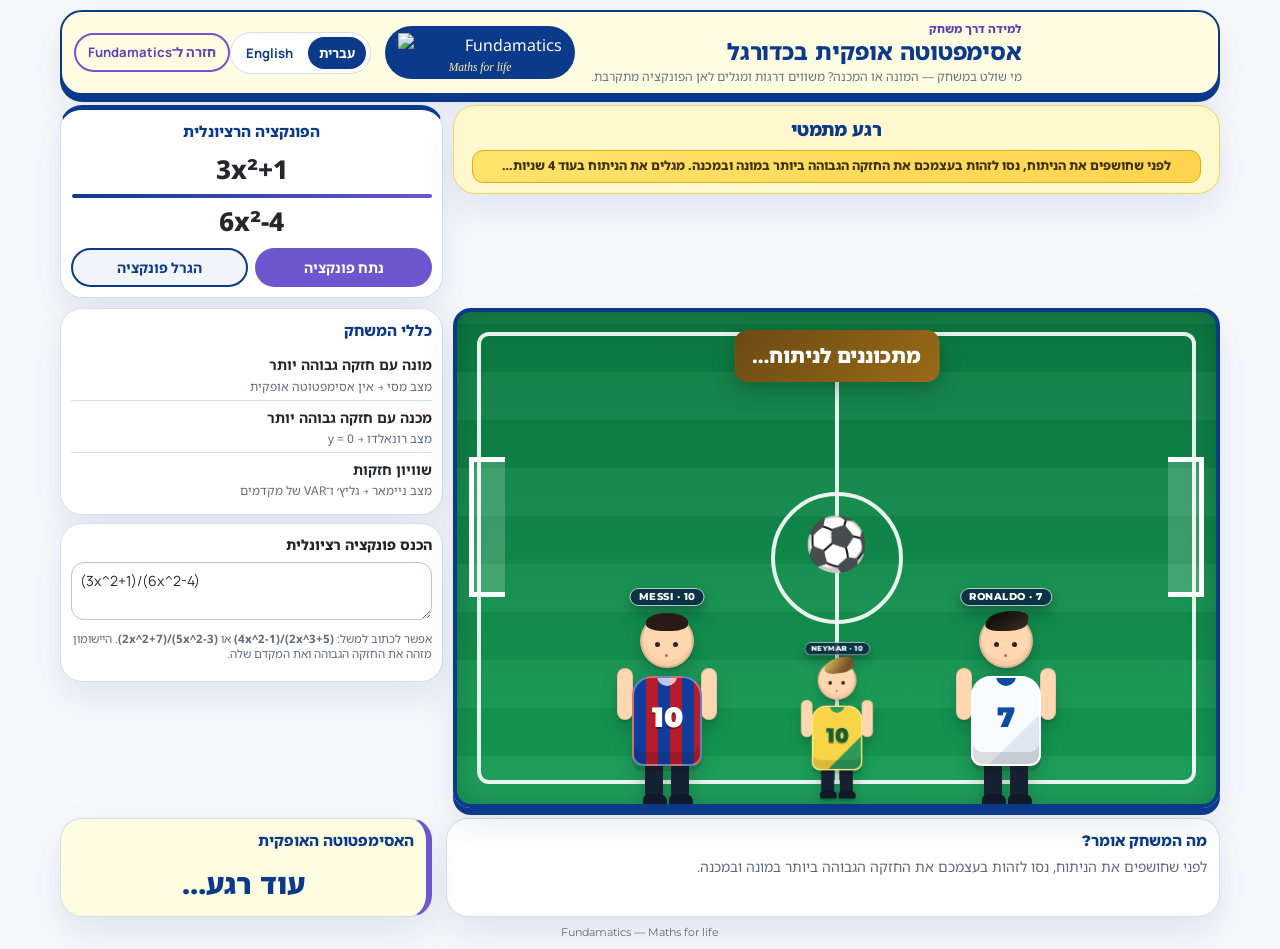
==== commit 695e98f0: "Move function actions below displayed function" ====
--- a/index.html
+++ b/index.html
@@ -1495,6 +1495,10 @@
         <div class="line"></div>
         <div class="poly" id="denView">6x² - 4</div>
       </div>
+      <div class="buttons function-actions">
+        <button onclick="parseAndUpdate()">נתח פונקציה</button>
+        <button class="secondary" onclick="randomFunction()">הגרל פונקציה</button>
+      </div>
     </div>
     <div class="learning-layout">
           <div class="box rule-box">
@@ -1513,10 +1517,6 @@
         <textarea id="funcInput">(3x^2 + 1)/(6x^2 - 4)</textarea>
         <div class="hint">אפשר לכתוב למשל: <b>(2x^3+5)/(4x^2-1)</b> או <b>(5x^2-3)/(2x^2+7)</b>. היישומון מזהה את החזקה הגבוהה ואת המקדם שלה.</div>
         <div id="err" class="error"></div>
-        <div class="buttons">
-          <button onclick="parseAndUpdate()">נתח פונקציה</button>
-          <button class="secondary" onclick="randomFunction()">הגרל פונקציה</button>
-        </div>
       </div>
     </div>
     </div>
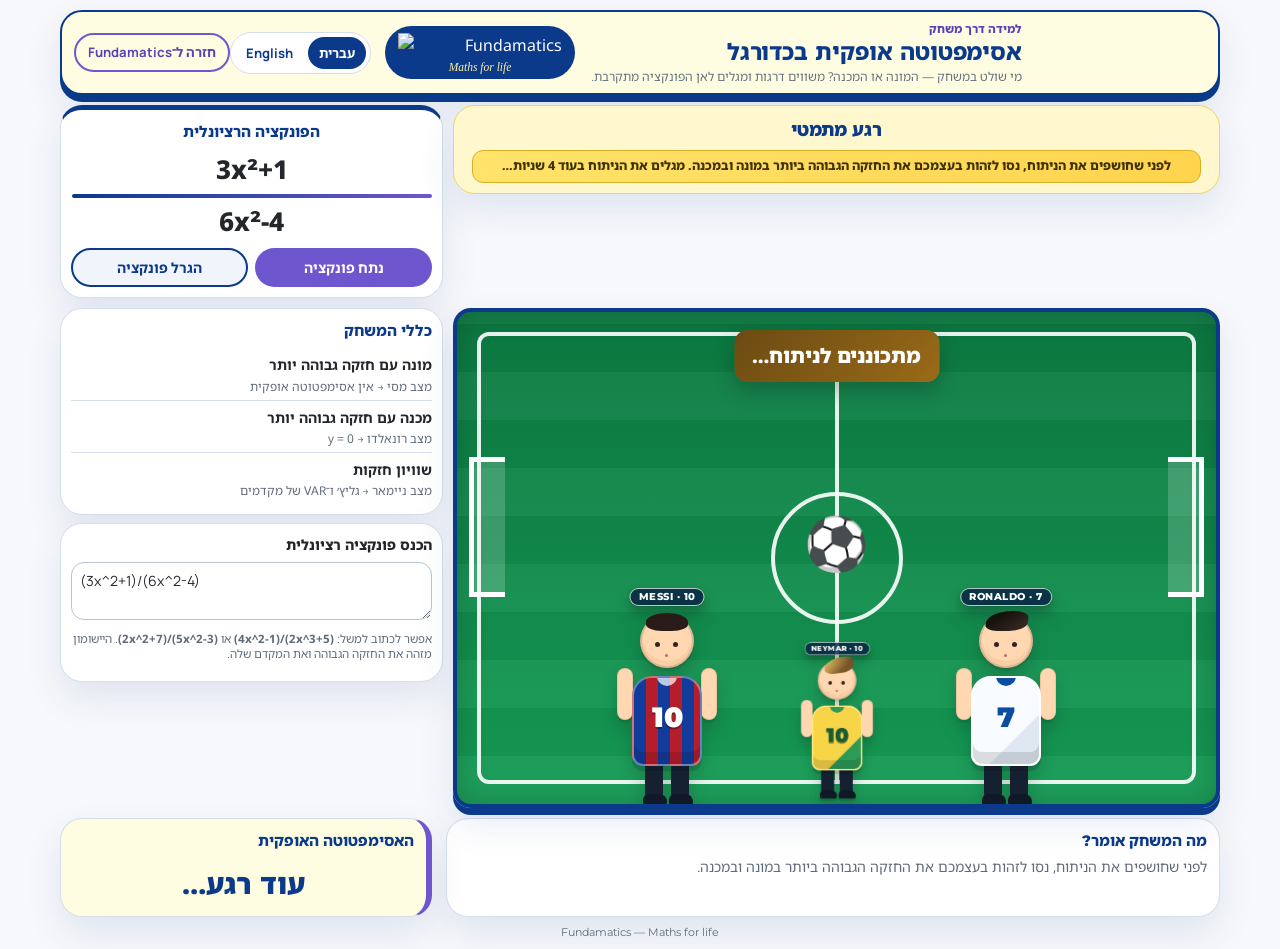
==== commit 54caed29: "Load branding from Fundamatics domain" ====
--- a/index.html
+++ b/index.html
@@ -1470,7 +1470,7 @@
   <header class="app-header" aria-label="אסימפטוטה אופקית בכדורגל מבית Fundamatics">
     <div class="brand-product-lockup">
       <a class="fundamatics-brand" href="https://fundamatics.com/" aria-label="Fundamatics — Maths for life">
-        <img src="https://gilsher-droid.github.io/GeometryAtoZ-v2/assets/brand/fundamatics-full-logo-white.svg" alt="Fundamatics" />
+        <img src="https://geometry.fundamatics.com/assets/brand/fundamatics-full-logo-white.svg" alt="Fundamatics" />
         <span class="brand-tagline">Maths for life</span>
       </a>
       <div class="product-identity">
@@ -2127,4 +2127,4 @@
 parseAndUpdate();
 </script>
 </body>
-</html>
+</html>
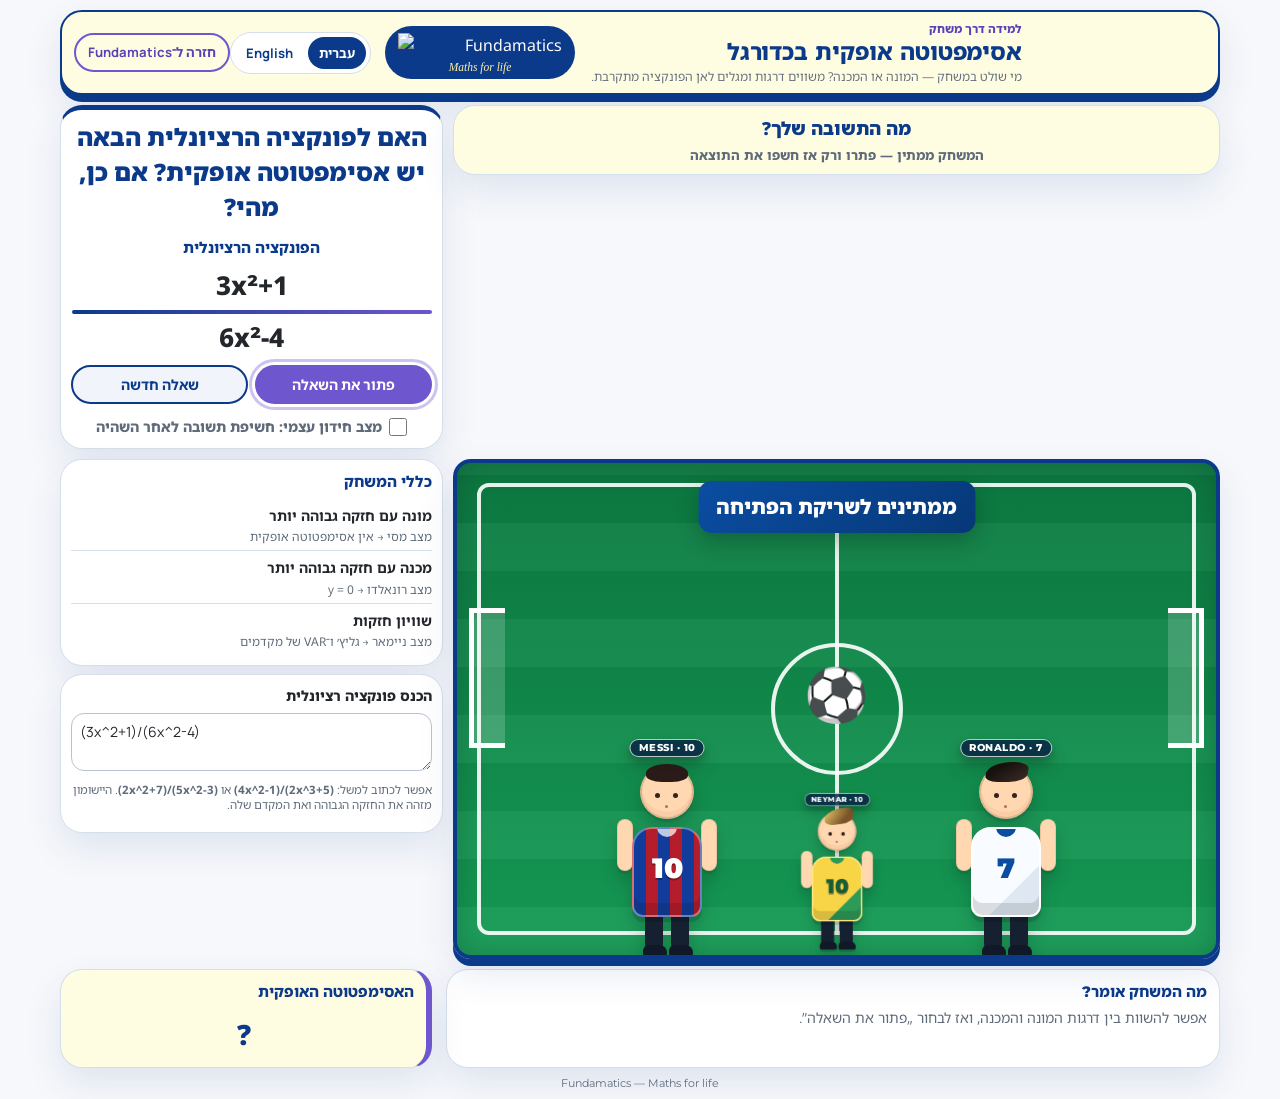
==== commit e9744b7f: "Make the app question-first with optional timed quiz" ====
--- a/index.html
+++ b/index.html
@@ -1463,6 +1463,53 @@
 @keyframes degree-hint-in{from{opacity:0;transform:translateY(-4px)}to{opacity:1;transform:translateY(0)}}
 @media(max-width:850px){.mode-banner.is-learning{padding:8px 10px 9px}.degree-learning-hint{font-size:11.5px;padding:7px 9px;line-height:1.35}}
 
+/* Question-first flow and optional self-quiz */
+.question-prompt{
+  max-width:760px;
+  margin:0 auto 12px;
+  color:var(--primary,var(--fm-brand-blue));
+  font-size:clamp(18px,2vw,24px);
+  font-weight:900;
+  line-height:1.45;
+}
+.self-quiz-control{
+  width:min(620px,100%);
+  display:flex;
+  align-items:center;
+  justify-content:center;
+  flex-wrap:wrap;
+  gap:8px 14px;
+  margin:12px auto 0;
+  color:var(--muted,#52657a);
+  font-size:14px;
+}
+.quiz-toggle,.duration-control{
+  display:inline-flex;
+  align-items:center;
+  gap:7px;
+  margin:0;
+  font-size:inherit;
+  font-weight:800;
+  cursor:pointer;
+}
+.quiz-toggle input{width:18px;height:18px;margin:0;accent-color:var(--fm-brand-violet)}
+.duration-control select{
+  min-height:36px;
+  padding:4px 10px;
+  color:var(--ink);
+  background:#fff;
+  border:1px solid rgba(11,77,162,.28);
+  border-radius:999px;
+  font:inherit;
+  font-weight:800;
+}
+.duration-control[hidden]{display:none}
+.question-ready .scoreboard{background:linear-gradient(135deg,var(--fm-brand-blue),var(--fm-brand-blue-dark))}
+@media(max-width:850px){
+  .question-prompt{font-size:17px}
+  .self-quiz-control{margin-top:9px;font-size:12.5px}
+}
+
 </style>
 </head>
 <body>
@@ -1488,7 +1535,8 @@
     </div>
   </header>
   <div class="panel">
-    <div class="function-box">
+    <div class="function-box" aria-labelledby="questionPrompt">
+      <h2 class="question-prompt" id="questionPrompt">האם לפונקציה הרציונלית הבאה יש אסימפטוטה אופקית? אם כן, מהי?</h2>
       <div class="function-title">הפונקציה הרציונלית</div>
       <div class="fraction">
         <div class="poly" id="numView">3x² + 1</div>
@@ -1496,8 +1544,24 @@
         <div class="poly" id="denView">6x² - 4</div>
       </div>
       <div class="buttons function-actions">
-        <button onclick="parseAndUpdate()">נתח פונקציה</button>
-        <button class="secondary" onclick="randomFunction()">הגרל פונקציה</button>
+        <button id="analyzeButton" type="button">פתור את השאלה</button>
+        <button class="secondary" id="randomButton" type="button">שאלה חדשה</button>
+      </div>
+      <div class="self-quiz-control">
+        <label class="quiz-toggle" for="timedQuiz">
+          <input id="timedQuiz" type="checkbox" />
+          <span id="timedQuizLabel">מצב חידון עצמי: חשיפת תשובה לאחר השהיה</span>
+        </label>
+        <label class="duration-control" id="durationControl" for="quizSeconds" hidden>
+          <span id="revealAfterLabel">חשפו לאחר</span>
+          <select id="quizSeconds" aria-label="מספר שניות עד לחשיפת התשובה">
+            <option value="5">5</option>
+            <option value="10" selected>10</option>
+            <option value="15">15</option>
+            <option value="30">30</option>
+          </select>
+          <span id="secondsLabel">שניות</span>
+        </label>
       </div>
     </div>
     <div class="learning-layout">
@@ -1622,6 +1686,7 @@
     "language.label":"בחירת שפה",
     "language.he":"עברית",
     "language.en":"English",
+    "question.prompt":"האם לפונקציה הרציונלית הבאה יש אסימפטוטה אופקית? אם כן, מהי?",
     "function.title":"הפונקציה הרציונלית",
     "rules.title":"כללי המשחק",
     "rules.sky.title":"מונה עם חזקה גבוהה יותר",
@@ -1632,8 +1697,17 @@
     "rules.equal.text":"מצב ניימאר → גליץ׳ ו־VAR של מקדמים",
     "input.label":"הכנס פונקציה רציונלית",
     "input.hint":"אפשר לכתוב למשל: <b>(2x^3+5)/(4x^2-1)</b> או <b>(5x^2-3)/(2x^2+7)</b>. היישומון מזהה את החזקה הגבוהה ואת המקדם שלה.",
-    "button.analyze":"נתח פונקציה",
-    "button.random":"הגרל פונקציה",
+    "button.analyze":"פתור את השאלה",
+    "button.random":"שאלה חדשה",
+    "quiz.timed":"מצב חידון עצמי: חשיפת תשובה לאחר השהיה",
+    "quiz.revealAfter":"חשפו לאחר",
+    "quiz.seconds":"שניות",
+    "quiz.secondsLabel":"מספר שניות עד לחשיפת התשובה",
+    "question.ready.title":"מה התשובה שלך?",
+    "question.ready.subtitle":"המשחק ממתין — פתרו ורק אז חשפו את התוצאה",
+    "question.ready.scoreboard":"ממתינים לשריקת הפתיחה",
+    "question.ready.explanation":"אפשר להשוות בין דרגות המונה והמכנה, ואז לבחור „פתור את השאלה”.",
+    "question.ready.answer":"?",
     "mode.sky.title":"מצב מסי",
     "mode.sky.subtitle":"המונה מנצח → אין אסימפטוטה אופקית",
     "mode.ground.title":"מצב רונאלדו ⚽",
@@ -1680,6 +1754,7 @@
     "language.label":"Choose language",
     "language.he":"עברית",
     "language.en":"English",
+    "question.prompt":"Does the following rational function have a horizontal asymptote? If so, what is it?",
     "function.title":"The rational function",
     "rules.title":"Match rules",
     "rules.sky.title":"The numerator has the higher degree",
@@ -1690,8 +1765,17 @@
     "rules.equal.text":"Neymar mode → slide into coefficient VAR",
     "input.label":"Enter a rational function",
     "input.hint":"Try: <b>(2x^3+5)/(4x^2-1)</b> or <b>(5x^2-3)/(2x^2+7)</b>. The app detects the highest exponent and its coefficient.",
-    "button.analyze":"Analyze function",
-    "button.random":"Random function",
+    "button.analyze":"Solve the question",
+    "button.random":"New question",
+    "quiz.timed":"Self-quiz mode: reveal the answer after a delay",
+    "quiz.revealAfter":"Reveal after",
+    "quiz.seconds":"seconds",
+    "quiz.secondsLabel":"Seconds until the answer is revealed",
+    "question.ready.title":"What is your answer?",
+    "question.ready.subtitle":"The match is waiting — solve first, then reveal the result",
+    "question.ready.scoreboard":"Waiting for kick-off",
+    "question.ready.explanation":"Compare the numerator and denominator degrees, then choose “Solve the question”.",
+    "question.ready.answer":"?",
     "mode.sky.title":"Messi mode",
     "mode.sky.subtitle":"The numerator wins → no horizontal asymptote",
     "mode.ground.title":"Ronaldo mode ⚽",
@@ -1745,6 +1829,7 @@
   languageSwitcher.setAttribute("aria-label",i18n.t("language.label"));
   document.querySelector('[data-locale="he"]').textContent=i18n.t("language.he");
   document.querySelector('[data-locale="en"]').textContent=i18n.t("language.en");
+  document.querySelector(".question-prompt").textContent=i18n.t("question.prompt");
   document.querySelector(".function-title").textContent=i18n.t("function.title");
   document.querySelector(".rule-box h2").textContent=i18n.t("rules.title");
   const ruleCards=document.querySelectorAll(".rule-card");
@@ -1759,6 +1844,10 @@
   const actionButtons=document.querySelectorAll(".buttons button");
   actionButtons[0].textContent=i18n.t("button.analyze");
   actionButtons[1].textContent=i18n.t("button.random");
+  document.getElementById("timedQuizLabel").textContent=i18n.t("quiz.timed");
+  document.getElementById("revealAfterLabel").textContent=i18n.t("quiz.revealAfter");
+  document.getElementById("secondsLabel").textContent=i18n.t("quiz.seconds");
+  document.getElementById("quizSeconds").setAttribute("aria-label",i18n.t("quiz.secondsLabel"));
   document.querySelector(".var-screen strong").textContent=i18n.t("var.title");
   document.querySelector(".var-screen span").textContent=i18n.t("var.subtitle");
   document.querySelector(".celebration-ronaldo").textContent=i18n.t("celebration.ronaldo");
@@ -1789,6 +1878,11 @@
 const degreeLearningHint=document.getElementById("degreeLearningHint");
 const messiPlayer=document.getElementById("messiPlayer");
 const ronaldoPlayer=document.getElementById("ronaldoPlayer");
+const analyzeButton=document.getElementById("analyzeButton");
+const randomButton=document.getElementById("randomButton");
+const timedQuiz=document.getElementById("timedQuiz");
+const durationControl=document.getElementById("durationControl");
+const quizSeconds=document.getElementById("quizSeconds");
 
 function toSup(n){
   return String(n).split("").map(c=>"⁰¹²³⁴⁵⁶⁷⁸⁹"[c]||c).join("");
@@ -1946,6 +2040,7 @@
 let degreeRevealTimer=null;
 let degreeCountdownTimer=null;
 let degreeRevealVersion=0;
+let answerRevealed=false;
 
 function cancelDegreeReveal(){
   if(degreeRevealTimer) clearTimeout(degreeRevealTimer);
@@ -1993,7 +2088,7 @@
   ronaldoPlayer.classList.remove("pose-down");
 }
 
-function parseAndUpdate(){
+function parseInputState(){
   cancelDegreeReveal();
   degreeLearningHint.hidden=true;
   modeBanner.classList.remove("is-learning");
@@ -2011,13 +2106,40 @@
     numView.textContent=pretty(normalizedN);
     denView.textContent=pretty(normalizedD);
     funcInput.value="("+normalizedN+")/("+normalizedD+")";
-    update();
+    return true;
   }catch(e){
     err.textContent=e.message;
+    funcInput.focus();
+    return false;
   }
 }
 
-function update(skipDegreeDelay=false){
+function renderQuestion(){
+  cancelDegreeReveal();
+  answerRevealed=false;
+  degreeLearningHint.hidden=true;
+  modeBanner.classList.remove("is-learning");
+  renderPlainComparison();
+  scene.className="stadium question-ready";
+  resetPlayerPoses();
+  modeTitle.textContent=i18n.t("question.ready.title");
+  modeSubtitle.textContent=i18n.t("question.ready.subtitle");
+  scoreboard.textContent=i18n.t("question.ready.scoreboard");
+  explanation.textContent=i18n.t("question.ready.explanation");
+  answer.textContent=i18n.t("question.ready.answer");
+}
+
+function prepareQuestion(){
+  if(parseInputState()) renderQuestion();
+}
+
+function parseAndUpdate(){
+  if(!parseInputState()) return;
+  if(timedQuiz.checked) update(false,Number(quizSeconds.value));
+  else update(true);
+}
+
+function update(skipDegreeDelay=false,duration=5){
   cancelDegreeReveal();
   const revealVersion=++degreeRevealVersion;
   const nd=+numDeg.value;
@@ -2029,6 +2151,7 @@
     {side:"denominator",degree:dd,coef:dc}
   ].filter(detail=>detail.degree===0||detail.degree===1);
   if(!skipDegreeDelay){
+    answerRevealed=false;
     renderPlainComparison();
     scene.className="stadium waiting-degree";
     resetPlayerPoses();
@@ -2038,7 +2161,7 @@
     scoreboard.textContent=i18n.t(specialDegreeDetails.length ? "degree.pause.scoreboard" : "degree.pause.scoreboard.general");
     explanation.textContent=degreeLearningMessage(specialDegreeDetails);
     answer.textContent=i18n.t("degree.pause.answer");
-    let remaining=5;
+    let remaining=duration;
     showDegreeLearningHint(specialDegreeDetails,remaining);
     degreeCountdownTimer=setInterval(()=>{remaining-=1;if(remaining>0)showDegreeLearningHint(specialDegreeDetails,remaining)},1000);
     degreeRevealTimer=setTimeout(()=>{
@@ -2046,10 +2169,11 @@
       cancelDegreeReveal();
       degreeLearningHint.hidden=true;
       modeBanner.classList.remove("is-learning");
-      update(true);
-    },5000);
+      update(true,duration);
+    },duration*1000);
     return;
   }
+  answerRevealed=true;
   degreeLearningHint.hidden=true;
   modeBanner.classList.remove("is-learning");
   scoreboard.textContent=i18n.t("scoreboard",{nd,dd});
@@ -2089,7 +2213,7 @@
 
 function loadExample(s){
   funcInput.value=s;
-  parseAndUpdate();
+  prepareQuestion();
 }
 
 function randomFunction(){
@@ -2121,10 +2245,20 @@
 });
 window.addEventListener("footballasymptote:localechange",()=>{
   translateStaticUi();
-  update();
+  if(answerRevealed) update(true);
+  else renderQuestion();
+});
+analyzeButton.addEventListener("click",parseAndUpdate);
+randomButton.addEventListener("click",randomFunction);
+timedQuiz.addEventListener("change",()=>{
+  durationControl.hidden=!timedQuiz.checked;
+});
+funcInput.addEventListener("keydown",event=>{
+  if((event.ctrlKey||event.metaKey)&&event.key==="Enter") parseAndUpdate();
 });
 translateStaticUi();
-parseAndUpdate();
+prepareQuestion();
+requestAnimationFrame(()=>analyzeButton.focus({preventScroll:true}));
 </script>
 </body>
-</html>+</html>
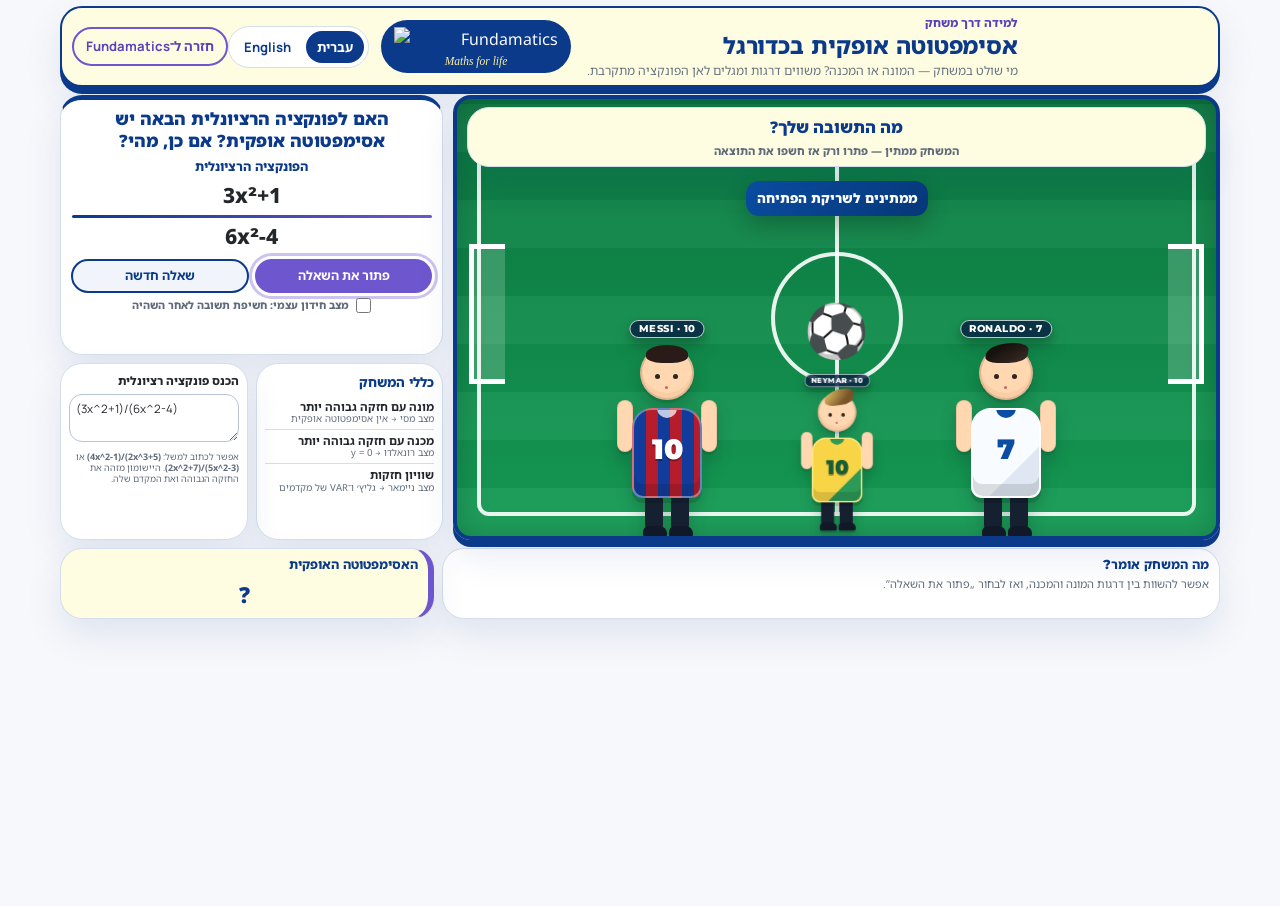
==== commit 902e09ad: "Fit the full experience into one desktop screen" ====
--- a/index.html
+++ b/index.html
@@ -1508,6 +1508,82 @@
 @media(max-width:850px){
   .question-prompt{font-size:17px}
   .self-quiz-control{margin-top:9px;font-size:12.5px}
+}
+
+/* One-screen desktop layout */
+@media(min-width:921px) and (max-height:1200px){
+  body{height:100vh;overflow:hidden}
+  .wrap{margin-top:6px}
+  header.app-header{margin-bottom:8px;padding:6px 10px;gap:12px}
+  .panel{
+    grid-template-rows:auto auto auto;
+    gap:8px 10px;
+    align-items:stretch;
+  }
+  .function-box{
+    grid-column:2;
+    grid-row:1;
+    padding:8px 10px;
+  }
+  .question-prompt{
+    margin-bottom:5px;
+    font-size:17px;
+    line-height:1.28;
+  }
+  .function-title{margin-bottom:2px;font-size:12.5px}
+  .fraction{gap:2px;font-size:21px}
+  .poly{padding:0 6px}
+  .line{height:3px}
+  .buttons{margin-top:5px;gap:6px}
+  .buttons button{min-height:34px;padding:5px 8px;font-size:12.5px}
+  .self-quiz-control{margin-top:5px;gap:5px 9px;font-size:10.5px;line-height:1.2}
+  .quiz-toggle input{width:15px;height:15px}
+  .duration-control select{min-height:30px;padding:2px 8px}
+  .learning-layout{
+    grid-column:2;
+    grid-row:2;
+    grid-template-columns:minmax(0,1fr) minmax(0,1fr);
+    gap:8px;
+  }
+  .learning-layout .box{height:100%;padding:8px}
+  .rule-box h2{margin-bottom:3px;font-size:13px}
+  .rule-card{padding:4px 0}
+  .rule-card strong{margin-bottom:1px;font-size:11.5px;line-height:1.15}
+  .rule-card span{font-size:9.5px;line-height:1.15}
+  .controls label{margin-bottom:3px;font-size:11.5px}
+  textarea{height:48px;min-height:48px;padding:6px;font-size:11.5px}
+  .hint{margin-top:3px;font-size:9px;line-height:1.18}
+  .error{margin-top:3px;font-size:10px}
+  .stadium{
+    grid-column:1;
+    grid-row:1 / span 2;
+    align-self:stretch;
+    min-height:clamp(360px,calc(100vh - 240px),445px);
+    height:auto;
+  }
+  .mode-banner{
+    grid-column:1;
+    grid-row:1 / span 2;
+    z-index:20;
+    width:calc(100% - 28px);
+    margin:12px auto 0;
+    align-self:start;
+    padding:7px 12px;
+  }
+  .mode-main{font-size:16px}
+  .mode-sub{margin-top:1px;font-size:11px}
+  .scoreboard{top:82px;font-size:13px;padding:7px 11px}
+  .var-screen{top:116px}
+  .result{
+    grid-column:1 / -1;
+    grid-row:3;
+    gap:8px;
+  }
+  .explain,.formula{min-height:0;padding:6px 10px}
+  .explain h2,.formula h2{margin-bottom:2px;font-size:12.5px}
+  .note{font-size:11px;line-height:1.2}
+  .asym{min-height:28px;margin-top:1px;font-size:22px}
+  .site-footer{display:none}
 }
 
 </style>
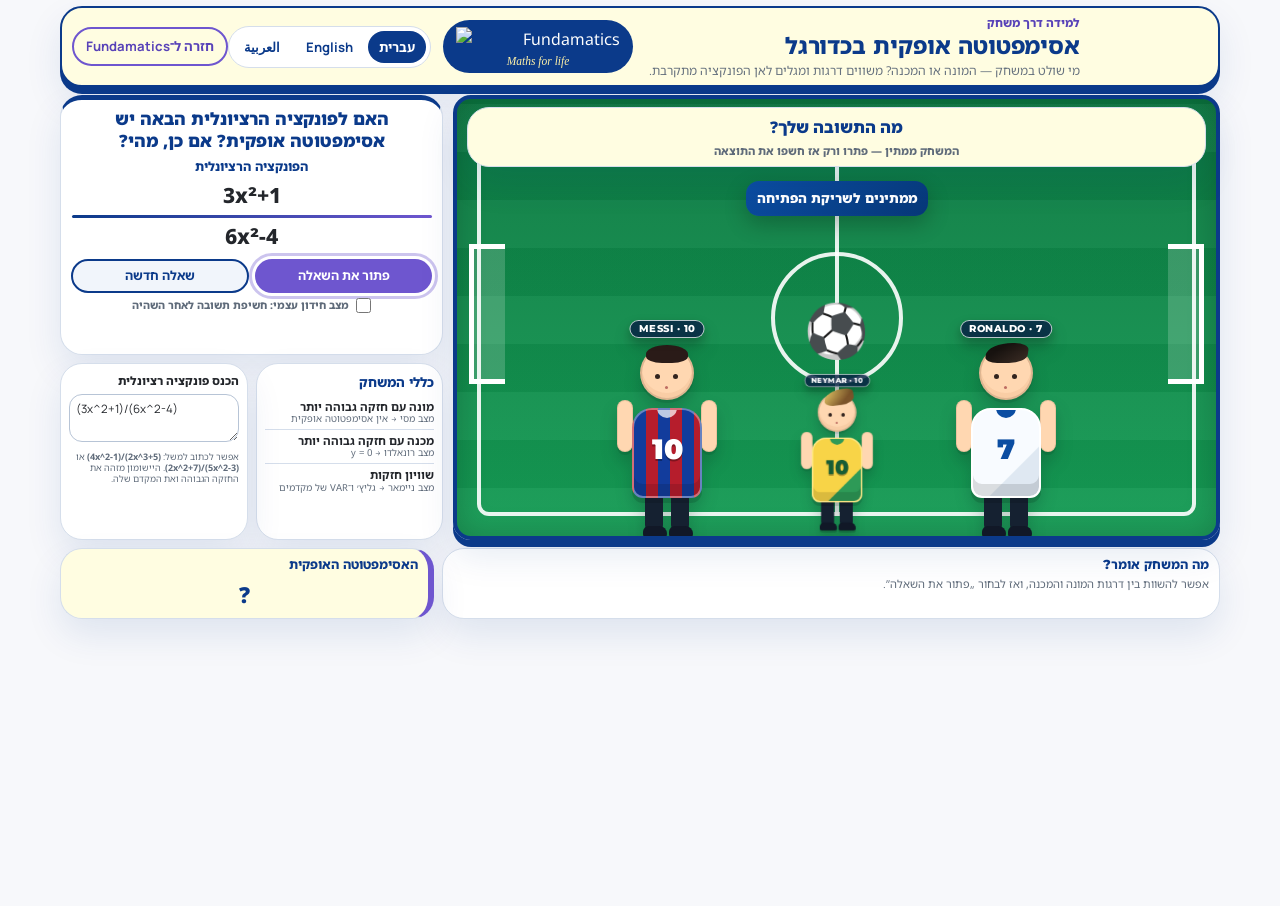
==== commit ff48f316: "Support Hebrew English and Arabic throughout the application" ====
--- a/index.html
+++ b/index.html
@@ -1587,6 +1587,9 @@
 }
 
 </style>
+  <script src="/simulator-access-guard.js"></script>
+<link rel="stylesheet" href="language-support.css">
+<script src="language-support.js" defer></script>
 </head>
 <body>
 <div class="wrap">
@@ -1606,6 +1609,7 @@
       <div class="language-switcher" role="group" aria-label="בחירת שפה">
         <button class="language-option" type="button" data-locale="he" lang="he">עברית</button>
         <button class="language-option" type="button" data-locale="en" lang="en">English</button>
+<button class="language-option" type="button" data-locale="ar" lang="ar" dir="rtl" aria-pressed="false">العربية</button>
       </div>
       <a class="fundamatics-home-link" href="https://fundamatics.com/">חזרה ל־Fundamatics</a>
     </div>
@@ -1724,7 +1728,12 @@
     this.locale=this.getStoredLocale();
     this.applyDocumentLanguage();
   }
-  getStoredLocale(){
+  getStoredLocale() {
+    const requested = new URLSearchParams(window.location.search).get("lang");
+    if (this.supportedLocales.includes(requested)) {
+      try { window.localStorage.setItem(this.storageKey, requested); } catch (_) {}
+      return requested;
+    }
     try{
       const storedLocale=window.localStorage.getItem(this.storageKey);
       if(this.supportedLocales.includes(storedLocale)) return storedLocale;
@@ -1740,7 +1749,7 @@
   }
   applyDocumentLanguage(){
     document.documentElement.lang=this.locale;
-    document.documentElement.dir=this.locale==="he"?"rtl":"ltr";
+    document.documentElement.dir=["he", "ar"].includes(this.locale)?"rtl":"ltr";
   }
   t(key,replacements={}){
     const localeMessages=this.messages[this.locale]||{};
@@ -1750,7 +1759,75 @@
   }
 }
 
-const i18nMessages={
+const i18nMessages = {
+  ar: {
+    "document.title": "خطوط التقارب الأفقية في كرة القدم | Fundamatics",
+    "document.description": "تجربة تفاعلية في كرة القدم لتعلّم خطوط التقارب الأفقية.",
+    "header.aria": "خطوط التقارب الأفقية في كرة القدم من Fundamatics",
+    "header.kicker": "التعلّم من خلال اللعب",
+    "header.title": "خطوط التقارب الأفقية في كرة القدم",
+    "header.subtitle": "من يتحكم بالمباراة، البسط أم المقام؟ قارن الدرجات واكتشف إلى أين تتجه الدالة.",
+    "header.home": "العودة إلى Fundamatics",
+    "language.label": "اختر اللغة",
+    "language.he": "עברית",
+    "language.en": "English",
+    "question.prompt": "هل للدالة النسبية التالية خط تقارب أفقي؟ إذا كان كذلك، فما هو؟",
+    "function.title": "الدالة النسبية",
+    "rules.title": "قواعد المباراة",
+    "rules.sky.title": "درجة البسط أعلى",
+    "rules.sky.text": "وضع ميسي ← لا يوجد خط تقارب أفقي",
+    "rules.ground.title": "درجة المقام أعلى",
+    "rules.ground.text": "وضع رونالدو ← ⁦y = 0⁩",
+    "rules.equal.title": "درجتان متساويتان",
+    "rules.equal.text": "وضع نيمار ← ننزلق إلى فحص المعاملين بتقنية VAR",
+    "input.label": "أدخل دالة نسبية",
+    "input.hint": "جرّب: <b dir=\"ltr\">(2x^3+5)/(4x^2-1)</b> أو <b dir=\"ltr\">(5x^2-3)/(2x^2+7)</b>. يحدد التطبيق أعلى أس ومعامله.",
+    "button.analyze": "حلّ السؤال",
+    "button.random": "سؤال جديد",
+    "quiz.timed": "اختبار ذاتي: أظهر الإجابة بعد مهلة",
+    "quiz.revealAfter": "أظهر بعد",
+    "quiz.seconds": "ثوانٍ",
+    "quiz.secondsLabel": "عدد الثواني حتى ظهور الإجابة",
+    "question.ready.title": "ما إجابتك؟",
+    "question.ready.subtitle": "المباراة تنتظر، حلّ أولًا ثم اكشف النتيجة",
+    "question.ready.scoreboard": "بانتظار صافرة البداية",
+    "question.ready.explanation": "قارن درجتي البسط والمقام، ثم اختر «حلّ السؤال».",
+    "question.ready.answer": "؟",
+    "mode.sky.title": "وضع ميسي",
+    "mode.sky.subtitle": "البسط يفوز ← لا يوجد خط تقارب أفقي",
+    "mode.ground.title": "وضع رونالدو ⚽",
+    "mode.ground.subtitle": "المقام يفوز ← ⁦y = 0⁩",
+    "mode.equal.title": "وضع نيمار 🤸",
+    "mode.equal.subtitle": "انزلق ← افحص المعاملين بتقنية VAR",
+    "scoreboard": "البسط ⁦{nd}⁩ : ⁦{dd}⁩ المقام",
+    "var.title": "VAR",
+    "var.subtitle": "فحص المعاملين",
+    "celebration.ronaldo": "سييييي!",
+    "result.explanation": "ماذا تخبرنا المباراة؟",
+    "result.asymptote": "خط التقارب الأفقي",
+    "explanation.sky": "أعلى درجة هي ⁦{nd}⁩ في البسط و⁦{dd}⁩ في المقام. البسط يتحكم بالمباراة، لذلك لا تستقر الدالة عند ارتفاع ثابت.",
+    "explanation.ground": "أعلى درجة هي ⁦{dd}⁩ في المقام و⁦{nd}⁩ في البسط. المقام يتحكم بالمباراة، لذلك يقترب الكسر من الصفر.",
+    "explanation.equal": "الدرجتان متساويتان: أعلى درجة في كليهما هي ⁦{nd}⁩. ننتقل إلى فحص المعاملين بتقنية VAR ونفحص النسبة ⁦{nc}/{dc}⁩.",
+    "focus.degree": "الأس ⁦{value}⁩",
+    "focus.coefficient": "المعامل ⁦{value}⁩",
+    "degree.pause.title": "وقفة رياضية",
+    "degree.pause.subtitle": "اكتشف الأس المخفي قبل إظهار النتيجة",
+    "degree.pause.scoreboard": "نفحص أسًا مخفيًا…",
+    "degree.pause.scoreboard.general": "نستعد للتحليل…",
+    "degree.pause.answer": "لحظة واحدة…",
+    "degree.pause.side.numerator": "في البسط",
+    "degree.pause.side.denominator": "في المقام",
+    "degree.pause.zero.detail": "{side}: العدد ⁦{coef}⁩ هو في الحقيقة ⁦{coef}·x⁰⁩، لذا درجته 0. لا نكتب ⁦x⁰⁩ عادةً.",
+    "degree.pause.one.detail": "{side}: الحد ⁦{term}⁩ هو في الحقيقة ⁦{coef}·x¹⁩، لذا درجته 1. لا نكتب الأس 1 عادةً.",
+    "degree.pause.general": "قبل إظهار التحليل، حاول تحديد أعلى أس في البسط والمقام.",
+    "degree.pause.countdown": "سيظهر التحليل بعد ⁦{seconds}⁩ ثانية…",
+    "degree.pause.countdown.one": "سيظهر التحليل بعد ثانية واحدة…",
+    "answer.none": "لا يوجد خط تقارب أفقي",
+    "answer.undefined": "غير معرّف",
+    "error.missing": "هناك تعبير ناقص",
+    "error.term": "تعذّرت قراءة هذا الحد: ⁦{term}⁩",
+    "error.fraction": "اكتب الدالة على الصورة بسط/مقام، مثل ⁦(3x^2+1)/(6x^2-4)⁩"
+},
   he:{
     "document.title":"אסימפטוטה אופקית בכדורגל | Fundamatics",
     "document.description":"יישומון אינטראקטיבי ללימוד אסימפטוטה אופקית באמצעות משחק כדורגל.",
@@ -2338,3 +2415,4 @@
 </script>
 </body>
 </html>
+
--- a/language-support.css
+++ b/language-support.css
@@ -0,0 +1,9 @@
+/* Keep mathematical models in their original coordinate direction. */
+html[lang="ar"] body { font-family: Tahoma, Arial, sans-serif; }
+.language-switcher { flex-wrap: wrap; }
+.language-option { white-space: nowrap; }
+html[lang="ar"] h1, html[lang="ar"] h2, html[lang="ar"] p { letter-spacing: normal; }
+html[dir="rtl"] input[type="text"] { text-align: start; }
+
+[dir="ltr"] b, b[dir="ltr"] { unicode-bidi: isolate; }
+b[dir="ltr"] { display: inline-block; }
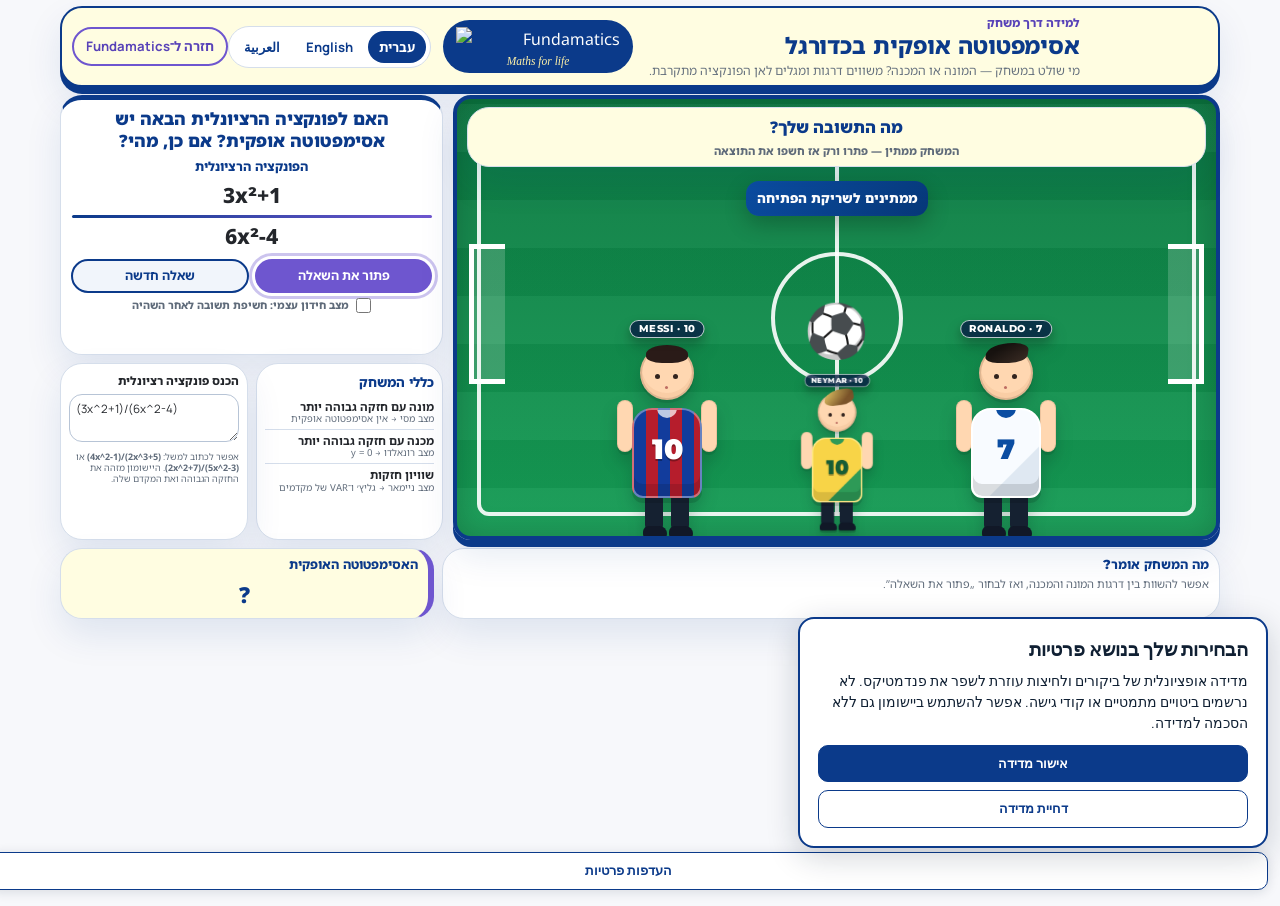
==== commit d856c3f2: "Add optional consented football app campaign measurement" ====
--- a/index.html
+++ b/index.html
@@ -1587,9 +1587,12 @@
 }
 
 </style>
+  <script>window.fundamaticsPrivateLanding = Boolean(window.location.hash);</script>
   <script src="/simulator-access-guard.js"></script>
 <link rel="stylesheet" href="language-support.css">
 <script src="language-support.js" defer></script>
+<link rel="stylesheet" href="app-analytics.css" />
+<script src="app-analytics.js" defer></script>
 </head>
 <body>
 <div class="wrap">
--- a/app-analytics.css
+++ b/app-analytics.css
@@ -0,0 +1,10 @@
+/* Optional privacy controls; no changes to the teaching layout. */
+.football-analytics-panel{position:fixed;z-index:10000;inset:auto 12px 52px auto;width:min(470px,calc(100vw - 24px));max-height:calc(100dvh - 76px);overflow:auto;padding:18px;background:#fff;color:#102033;border:2px solid #0b3a8a;border-radius:16px;box-shadow:0 8px 32px #10203333;font:14px/1.5 Manrope,Arial,sans-serif;text-align:start}
+.football-analytics-panel[hidden]{display:none}
+.football-analytics-panel h2{margin:0 0 8px;font-size:19px;line-height:1.3}
+.football-analytics-panel p{margin:0 0 12px}
+.football-analytics-controls{display:flex;flex-wrap:wrap;gap:8px}
+.football-analytics-controls button,.football-analytics-preferences{font:700 13px/1.35 Manrope,Arial,sans-serif;cursor:pointer;padding:9px 13px;border:1px solid #0b3a8a;border-radius:10px;color:#0b3a8a;background:white}
+.football-analytics-controls button:first-child{background:#0b3a8a;color:white}
+.football-analytics-preferences{position:fixed;z-index:9999;inset:auto 12px 10px auto;box-shadow:0 2px 12px #10203322}
+.football-analytics-controls button:focus-visible,.football-analytics-preferences:focus-visible{outline:3px solid #cf4245;outline-offset:3px}
